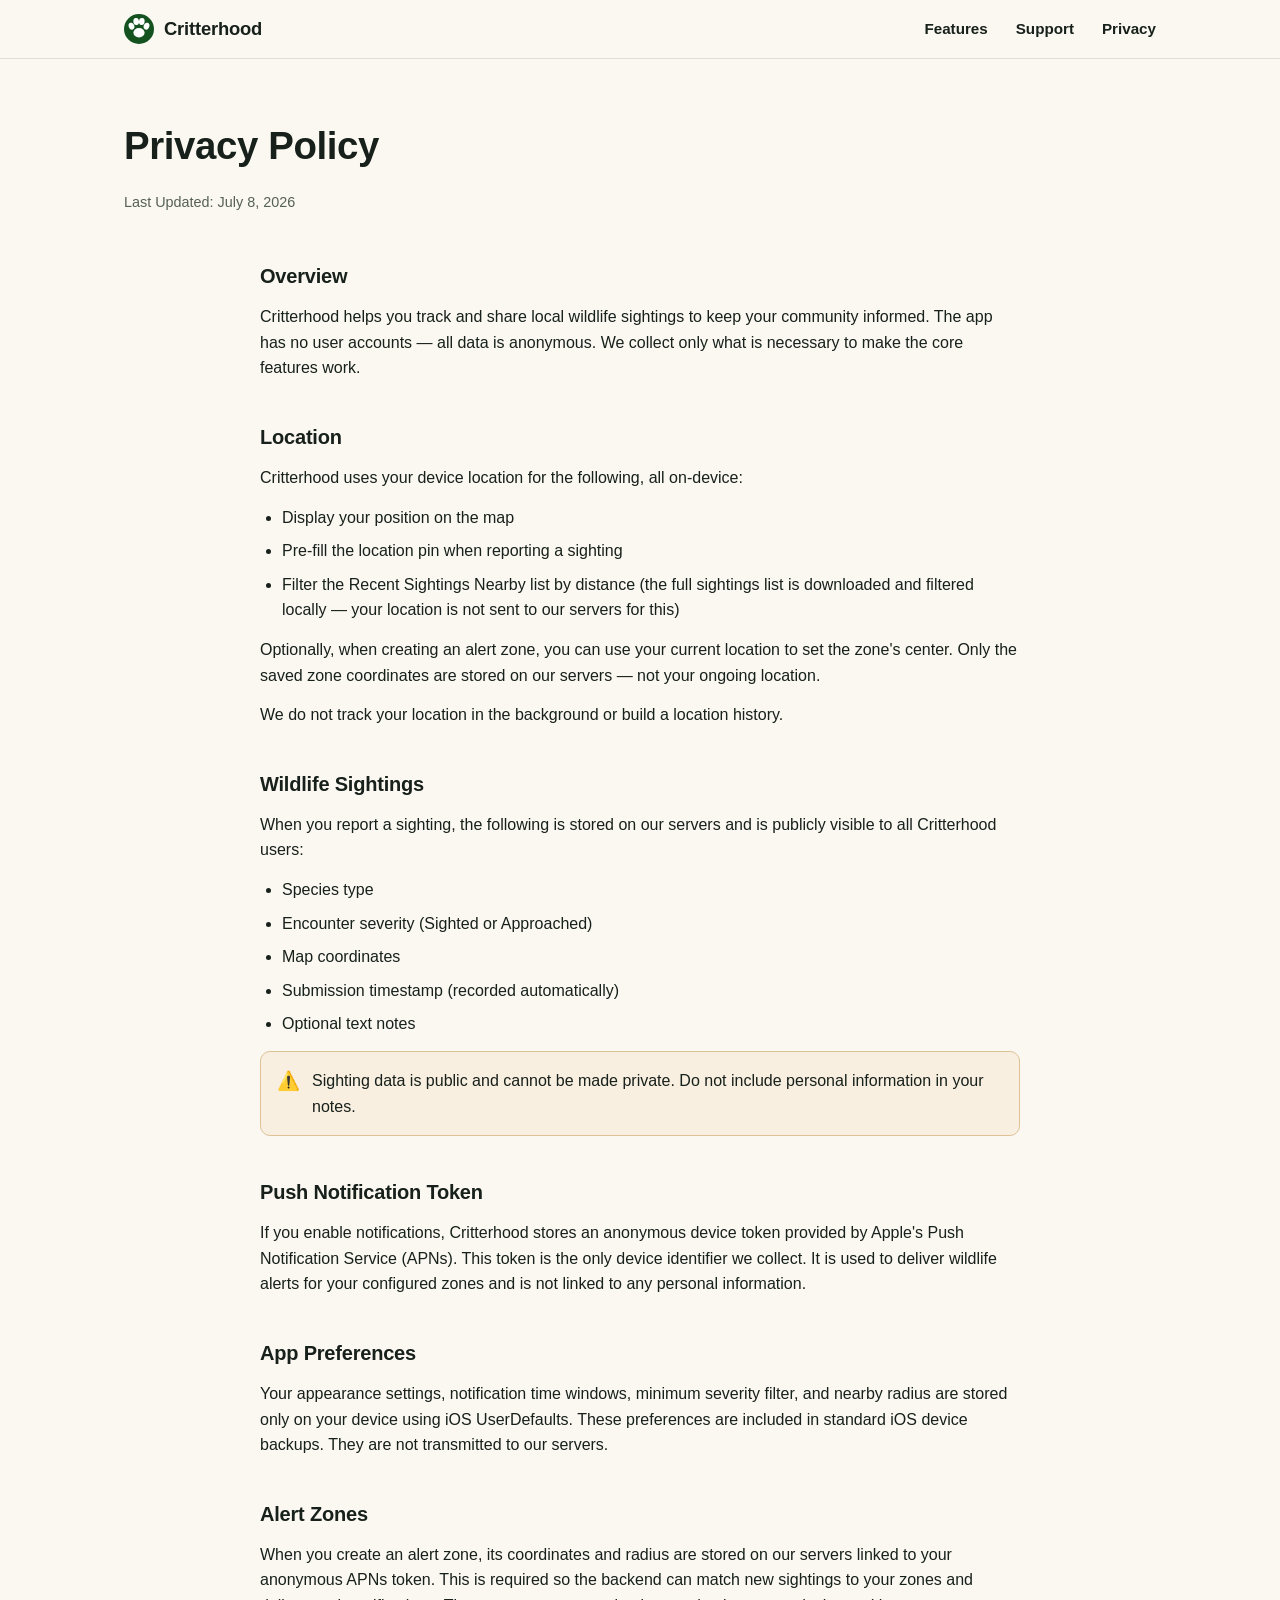
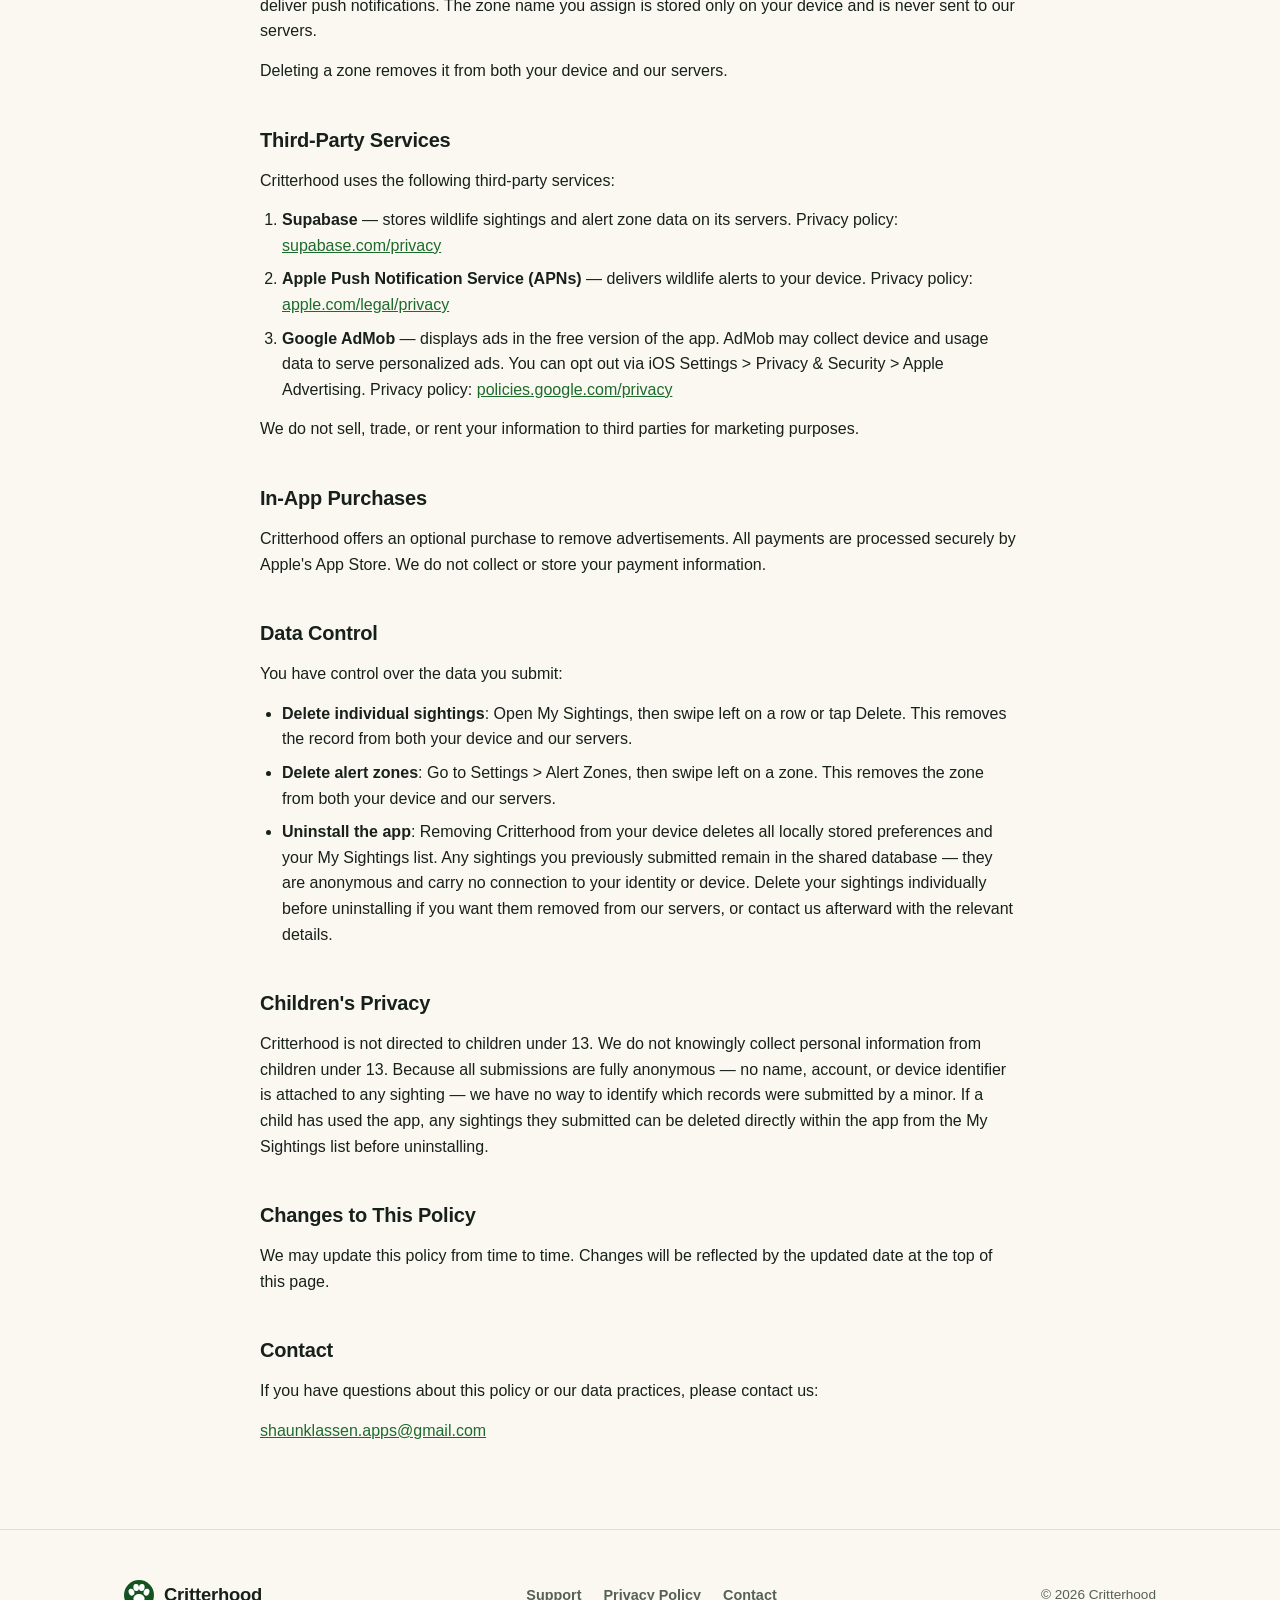
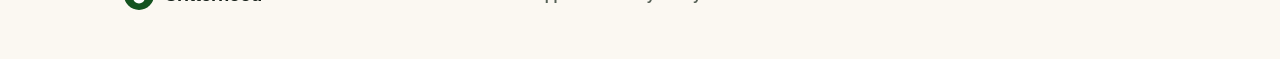
==== privacy.html @ c83e1609 "Add files via upload" ====
<!doctype html>
<html lang="en">
<head>
<meta charset="UTF-8">
<meta name="viewport" content="width=device-width, initial-scale=1">
<title>Privacy Policy — Critterhood</title>
<meta name="description" content="Privacy Policy for the Critterhood wildlife alert app.">
<link rel="icon" type="image/svg+xml" href="assets/favicon.svg">
<link rel="stylesheet" href="assets/style.css">
</head>
<body>

<header class="site-header">
  <div class="wrap">
    <a class="brand" href="index.html">
      <img src="assets/favicon.svg" alt="">
      Critterhood
    </a>
    <nav>
      <ul class="nav-links">
        <li><a href="index.html#features">Features</a></li>
        <li><a href="support.html">Support</a></li>
        <li><a href="privacy.html">Privacy</a></li>
      </ul>
    </nav>
  </div>
</header>

<div class="wrap">
  <div class="page-header">
    <h1>Privacy Policy</h1>
    <p class="updated">Last Updated: July 8, 2026</p>
  </div>

  <div class="doc">
    <h2>Overview</h2>
    <p>Critterhood helps you track and share local wildlife sightings to keep your community informed. The app has no user accounts — all data is anonymous. We collect only what is necessary to make the core features work.</p>

    <h2>Location</h2>
    <p>Critterhood uses your device location for the following, all on-device:</p>
    <ul>
      <li>Display your position on the map</li>
      <li>Pre-fill the location pin when reporting a sighting</li>
      <li>Filter the Recent Sightings Nearby list by distance (the full sightings list is downloaded and filtered locally — your location is not sent to our servers for this)</li>
    </ul>
    <p>Optionally, when creating an alert zone, you can use your current location to set the zone's center. Only the saved zone coordinates are stored on our servers — not your ongoing location.</p>
    <p>We do not track your location in the background or build a location history.</p>

    <h2>Wildlife Sightings</h2>
    <p>When you report a sighting, the following is stored on our servers and is publicly visible to all Critterhood users:</p>
    <ul>
      <li>Species type</li>
      <li>Encounter severity (Sighted or Approached)</li>
      <li>Map coordinates</li>
      <li>Submission timestamp (recorded automatically)</li>
      <li>Optional text notes</li>
    </ul>
    <div class="notice">
      <span class="emoji">⚠️</span>
      <p>Sighting data is public and cannot be made private. Do not include personal information in your notes.</p>
    </div>

    <h2>Push Notification Token</h2>
    <p>If you enable notifications, Critterhood stores an anonymous device token provided by Apple's Push Notification Service (APNs). This token is the only device identifier we collect. It is used to deliver wildlife alerts for your configured zones and is not linked to any personal information.</p>

    <h2>App Preferences</h2>
    <p>Your appearance settings, notification time windows, minimum severity filter, and nearby radius are stored only on your device using iOS UserDefaults. These preferences are included in standard iOS device backups. They are not transmitted to our servers.</p>

    <h2>Alert Zones</h2>
    <p>When you create an alert zone, its coordinates and radius are stored on our servers linked to your anonymous APNs token. This is required so the backend can match new sightings to your zones and deliver push notifications. The zone name you assign is stored only on your device and is never sent to our servers.</p>
    <p>Deleting a zone removes it from both your device and our servers.</p>

    <h2>Third-Party Services</h2>
    <p>Critterhood uses the following third-party services:</p>
    <ol>
      <li><strong>Supabase</strong> — stores wildlife sightings and alert zone data on its servers. Privacy policy: <a href="https://supabase.com/privacy">supabase.com/privacy</a></li>
      <li><strong>Apple Push Notification Service (APNs)</strong> — delivers wildlife alerts to your device. Privacy policy: <a href="https://www.apple.com/legal/privacy/">apple.com/legal/privacy</a></li>
      <li><strong>Google AdMob</strong> — displays ads in the free version of the app. AdMob may collect device and usage data to serve personalized ads. You can opt out via iOS Settings &gt; Privacy &amp; Security &gt; Apple Advertising. Privacy policy: <a href="https://policies.google.com/privacy">policies.google.com/privacy</a></li>
    </ol>
    <p>We do not sell, trade, or rent your information to third parties for marketing purposes.</p>

    <h2>In-App Purchases</h2>
    <p>Critterhood offers an optional purchase to remove advertisements. All payments are processed securely by Apple's App Store. We do not collect or store your payment information.</p>

    <h2>Data Control</h2>
    <p>You have control over the data you submit:</p>
    <ul>
      <li><strong>Delete individual sightings</strong>: Open My Sightings, then swipe left on a row or tap Delete. This removes the record from both your device and our servers.</li>
      <li><strong>Delete alert zones</strong>: Go to Settings &gt; Alert Zones, then swipe left on a zone. This removes the zone from both your device and our servers.</li>
      <li><strong>Uninstall the app</strong>: Removing Critterhood from your device deletes all locally stored preferences and your My Sightings list. Any sightings you previously submitted remain in the shared database — they are anonymous and carry no connection to your identity or device. Delete your sightings individually before uninstalling if you want them removed from our servers, or contact us afterward with the relevant details.</li>
    </ul>

    <h2>Children's Privacy</h2>
    <p>Critterhood is not directed to children under 13. We do not knowingly collect personal information from children under 13. Because all submissions are fully anonymous — no name, account, or device identifier is attached to any sighting — we have no way to identify which records were submitted by a minor. If a child has used the app, any sightings they submitted can be deleted directly within the app from the My Sightings list before uninstalling.</p>

    <h2>Changes to This Policy</h2>
    <p>We may update this policy from time to time. Changes will be reflected by the updated date at the top of this page.</p>

    <h2>Contact</h2>
    <p>If you have questions about this policy or our data practices, please contact us:</p>
    <p><a href="mailto:shaunklassen.apps@gmail.com?subject=Critterhood%20Privacy%20Policy%20Inquiry">shaunklassen.apps@gmail.com</a></p>
  </div>
</div>

<footer class="site-footer">
  <div class="wrap footer-inner">
    <a class="brand" href="index.html">
      <img src="assets/favicon.svg" alt="">
      Critterhood
    </a>
    <ul class="footer-links">
      <li><a href="support.html">Support</a></li>
      <li><a href="privacy.html">Privacy Policy</a></li>
      <li><a href="mailto:shaunklassen.apps@gmail.com">Contact</a></li>
    </ul>
    <p class="footer-copy">&copy; 2026 Critterhood</p>
  </div>
</footer>

</body>
</html>
---- assets/style.css ----
:root {
  --green-dark: #103f19;
  --green: #1c6b2c;
  --green-light: #e9f2e8;
  --gold: #d69a3e;
  --cream: #fbf8f2;
  --surface: #ffffff;
  --ink: #17201a;
  --muted: #556056;
  --border: #e1ddd0;
  --radius: 14px;
  --shadow: 0 6px 24px rgba(16, 63, 25, 0.08);
  color-scheme: light dark;
}

@media (prefers-color-scheme: dark) {
  :root {
    --green-dark: #cfe6d2;
    --green: #6fbf7f;
    --green-light: #16241a;
    --gold: #e8b969;
    --cream: #0d130e;
    --surface: #141c16;
    --ink: #eef2ea;
    --muted: #a7b3a5;
    --border: #253023;
    --shadow: 0 6px 24px rgba(0, 0, 0, 0.35);
  }
}

* { box-sizing: border-box; }

html { scroll-behavior: smooth; }

body {
  margin: 0;
  font-family: -apple-system, BlinkMacSystemFont, "Segoe UI", Roboto, Helvetica, Arial, sans-serif;
  background: var(--cream);
  color: var(--ink);
  line-height: 1.6;
  -webkit-font-smoothing: antialiased;
}

a { color: var(--green); }
a:hover { color: var(--green-dark); }

.wrap {
  max-width: 1080px;
  margin: 0 auto;
  padding: 0 24px;
}

/* Header */
.site-header {
  position: sticky;
  top: 0;
  z-index: 20;
  background: color-mix(in srgb, var(--cream) 88%, transparent);
  backdrop-filter: blur(10px);
  border-bottom: 1px solid var(--border);
}

.site-header .wrap {
  display: flex;
  align-items: center;
  justify-content: space-between;
  padding-top: 14px;
  padding-bottom: 14px;
}

.brand {
  display: flex;
  align-items: center;
  gap: 10px;
  font-weight: 800;
  font-size: 1.15rem;
  color: var(--ink);
  text-decoration: none;
  letter-spacing: -0.01em;
}

.brand img { width: 30px; height: 30px; border-radius: 8px; }

.nav-links {
  display: flex;
  gap: 28px;
  list-style: none;
  margin: 0;
  padding: 0;
}

.nav-links a {
  color: var(--ink);
  text-decoration: none;
  font-weight: 600;
  font-size: 0.95rem;
}

.nav-links a:hover { color: var(--green); }

/* Hero */
.hero-banner {
  width: 100%;
  line-height: 0;
  background: var(--green-dark);
}

.hero-banner img {
  width: 100%;
  height: auto;
  max-height: 460px;
  object-fit: cover;
  object-position: center 35%;
  display: block;
}

.hero-inner {
  padding: 56px 24px 24px;
  text-align: center;
  max-width: 720px;
  margin: 0 auto;
}

.hero-inner h1 {
  font-size: clamp(1.9rem, 4.6vw, 2.7rem);
  line-height: 1.15;
  margin: 0 0 18px;
  font-weight: 800;
  letter-spacing: -0.02em;
  color: var(--ink);
}

.hero-inner p {
  font-size: 1.12rem;
  color: var(--muted);
  margin: 0 0 32px;
}

.hero-actions {
  display: flex;
  gap: 14px;
  justify-content: center;
  flex-wrap: wrap;
}

/* Buttons */
.btn {
  display: inline-flex;
  align-items: center;
  gap: 8px;
  padding: 13px 26px;
  border-radius: 999px;
  font-weight: 700;
  font-size: 0.98rem;
  text-decoration: none;
  border: 1.5px solid transparent;
  cursor: default;
}

.btn-primary {
  background: var(--gold);
  color: #241703;
}

.btn-ghost {
  background: rgba(255, 255, 255, 0.08);
  border-color: rgba(255, 255, 255, 0.5);
  color: #fff;
}

.btn-ghost:hover { background: rgba(255, 255, 255, 0.18); color: #fff; }

.btn-outline {
  background: transparent;
  border-color: var(--border);
  color: var(--ink);
  cursor: pointer;
}

.btn-outline:hover { border-color: var(--green); color: var(--green); }

.pill-note {
  font-size: 0.82rem;
  color: var(--muted);
  margin-top: 14px;
}

/* Sections */
section { padding: 48px 0; }

#features { padding-top: 8px; }

#alert-zones { padding-top: 8px; padding-bottom: 8px; }

.band { padding: 36px 0; }

.band + section { padding-top: 16px; }

.section-head {
  text-align: center;
  max-width: 620px;
  margin: 0 auto 36px;
}

.eyebrow {
  display: inline-block;
  font-size: 0.78rem;
  font-weight: 800;
  letter-spacing: 0.08em;
  text-transform: uppercase;
  color: var(--green);
  background: var(--green-light);
  padding: 5px 12px;
  border-radius: 999px;
  margin-bottom: 14px;
}

.section-head h2 {
  font-size: clamp(1.6rem, 3.2vw, 2.2rem);
  margin: 0 0 12px;
  letter-spacing: -0.01em;
}

.section-head p { color: var(--muted); margin: 0; }

/* Spotlight (Alert Zones) */
.spotlight-inner {
  display: flex;
  align-items: center;
  gap: 56px;
  flex-wrap: wrap;
}

.spotlight-text { flex: 1 1 380px; }

.spotlight-text h2 {
  font-size: clamp(1.6rem, 3.2vw, 2.2rem);
  margin: 12px 0 16px;
  letter-spacing: -0.01em;
}

.spotlight-text > p {
  color: var(--muted);
  font-size: 1.05rem;
  margin: 0 0 24px;
}

.spotlight-list {
  list-style: none;
  margin: 0;
  padding: 0;
  display: flex;
  flex-direction: column;
  gap: 14px;
}

.spotlight-list li {
  display: flex;
  align-items: baseline;
  gap: 10px;
  font-size: 0.98rem;
  color: var(--muted);
}

.spotlight-list .glyph { font-size: 1.1rem; }
.spotlight-list strong { color: var(--ink); }

.spotlight-visual {
  flex: 1 1 260px;
  max-width: 300px;
  margin: 0 auto;
  position: relative;
}

.zonemap {
  width: 100%;
  height: auto;
  display: block;
  overflow: visible;
}

.zm-glow { fill: var(--green); opacity: 0.08; }

.zm-ring { fill: none; stroke: var(--green); stroke-width: 1.5; }
.zm-ring-1 { opacity: 0.5; }
.zm-ring-2 { opacity: 0.3; }
.zm-ring-3 { opacity: 0.16; }

.zm-pulse {
  fill: none;
  stroke: var(--gold);
  stroke-width: 2.5;
  opacity: 0.55;
  animation: zmPulse 2.8s ease-out infinite;
}

@keyframes zmPulse {
  0% { r: 42px; opacity: 0.6; }
  100% { r: 132px; opacity: 0; }
}

.zm-marker-pulse {
  fill: none;
  stroke: var(--gold);
  stroke-width: 2px;
  opacity: 0.5;
  animation: zmMarkerPulse 2.4s ease-out infinite;
}

.zm-marker-pulse.delay { animation-delay: 1.1s; }

@keyframes zmMarkerPulse {
  0% { r: 6px; opacity: 0.6; }
  100% { r: 17px; opacity: 0; }
}

.zm-marker {
  fill: var(--gold);
  stroke: var(--surface);
  stroke-width: 3px;
}

@media (prefers-reduced-motion: reduce) {
  .zm-pulse, .zm-marker-pulse { animation: none; }
}

.zone-pin {
  position: absolute;
  top: 50%;
  left: 50%;
  transform: translate(-50%, -50%);
  width: 54px;
  height: 54px;
  border-radius: 50%;
  background: var(--green);
  color: #fff;
  display: flex;
  align-items: center;
  justify-content: center;
  font-size: 1.5rem;
  box-shadow: var(--shadow);
  border: 3px solid var(--surface);
}

@media (max-width: 700px) {
  .spotlight-inner { justify-content: center; text-align: center; }
  .spotlight-list li { justify-content: center; }
}

/* Feature grid */
.grid {
  display: grid;
  grid-template-columns: repeat(auto-fit, minmax(260px, 1fr));
  gap: 20px;
}

.card {
  background: var(--surface);
  border: 1px solid var(--border);
  border-radius: var(--radius);
  padding: 26px;
  box-shadow: var(--shadow);
}

.card .icon {
  width: 46px;
  height: 46px;
  border-radius: 12px;
  background: var(--green-light);
  display: flex;
  align-items: center;
  justify-content: center;
  font-size: 1.4rem;
  margin-bottom: 16px;
}

.card h3 {
  margin: 0 0 8px;
  font-size: 1.08rem;
}

.card p {
  margin: 0;
  color: var(--muted);
  font-size: 0.95rem;
}

/* Steps */
.steps {
  display: grid;
  grid-template-columns: repeat(auto-fit, minmax(220px, 1fr));
  gap: 28px;
  counter-reset: step;
}

.step {
  text-align: center;
}

.step .num {
  counter-increment: step;
  width: 40px;
  height: 40px;
  border-radius: 50%;
  background: var(--green);
  color: #fff;
  display: flex;
  align-items: center;
  justify-content: center;
  font-weight: 800;
  margin: 0 auto 14px;
}

.step .num::before { content: counter(step); }

.step h3 { margin: 0 0 8px; font-size: 1.02rem; }
.step p { margin: 0; color: var(--muted); font-size: 0.92rem; }

/* Band (alt background section) */
.band {
  background: var(--green-light);
  border-top: 1px solid var(--border);
  border-bottom: 1px solid var(--border);
}

.band-inner {
  display: flex;
  align-items: center;
  justify-content: space-between;
  flex-wrap: wrap;
  gap: 24px;
}

.band h2 { margin: 0 0 6px; font-size: 1.5rem; }
.band p { margin: 0; color: var(--muted); }

/* Footer */
.site-footer {
  border-top: 1px solid var(--border);
  padding: 40px 0;
}

.footer-inner {
  display: flex;
  align-items: center;
  justify-content: space-between;
  flex-wrap: wrap;
  gap: 16px;
}

.footer-links {
  display: flex;
  gap: 22px;
  list-style: none;
  margin: 0;
  padding: 0;
}

.footer-links a { color: var(--muted); text-decoration: none; font-size: 0.9rem; font-weight: 600; }
.footer-links a:hover { color: var(--green); }

.footer-copy { color: var(--muted); font-size: 0.85rem; }

/* Content pages (privacy / support) */
.page-header {
  padding: 56px 0 8px;
}

.page-header h1 {
  font-size: clamp(1.8rem, 4vw, 2.4rem);
  margin: 0 0 8px;
  letter-spacing: -0.01em;
}

.page-header .updated {
  color: var(--muted);
  font-size: 0.9rem;
}

.doc {
  padding: 24px 0 72px;
  max-width: 760px;
  margin: 0 auto;
}

.doc h2 {
  font-size: 1.25rem;
  margin: 40px 0 12px;
  letter-spacing: -0.01em;
}

.doc h2:first-child { margin-top: 0; }

.doc p { margin: 0 0 14px; color: var(--ink); }

.doc ul, .doc ol {
  margin: 0 0 14px;
  padding-left: 22px;
}

.doc li { margin-bottom: 8px; }

.notice {
  display: flex;
  gap: 12px;
  background: color-mix(in srgb, var(--gold) 16%, var(--surface));
  border: 1px solid color-mix(in srgb, var(--gold) 40%, var(--border));
  border-radius: 10px;
  padding: 16px;
  margin: 0 0 18px;
}

.notice span.emoji { font-size: 1.15rem; line-height: 1.4; }
.notice p { margin: 0; }

.contact-card {
  background: var(--surface);
  border: 1px solid var(--border);
  border-radius: var(--radius);
  box-shadow: var(--shadow);
  padding: 28px;
  text-align: center;
  margin: 0 0 18px;
}

.contact-card .btn-primary {
  background: var(--green);
  color: #fff;
  cursor: pointer;
}

/* FAQ */
.faq-item {
  border: 1px solid var(--border);
  border-radius: 12px;
  background: var(--surface);
  padding: 4px 20px;
  margin-bottom: 12px;
}

.faq-item summary {
  cursor: pointer;
  font-weight: 700;
  padding: 16px 0;
  list-style: none;
  display: flex;
  align-items: center;
  justify-content: space-between;
  gap: 12px;
}

.faq-item summary::-webkit-details-marker { display: none; }

.faq-item summary::after {
  content: "+";
  font-size: 1.3rem;
  color: var(--muted);
  flex-shrink: 0;
}

.faq-item[open] summary::after { content: "\2212"; }

.faq-item p { color: var(--muted); margin: 0 0 16px; }

@media (max-width: 640px) {
  .nav-links { gap: 16px; }
  .nav-links a { font-size: 0.85rem; }
  section { padding: 36px 0; }
}

@media (max-width: 460px) {
  .site-header .wrap {
    flex-wrap: wrap;
    justify-content: center;
    row-gap: 10px;
    padding-top: 12px;
    padding-bottom: 12px;
  }
  .brand { font-size: 1.05rem; }
  .nav-links { gap: 18px; }
}
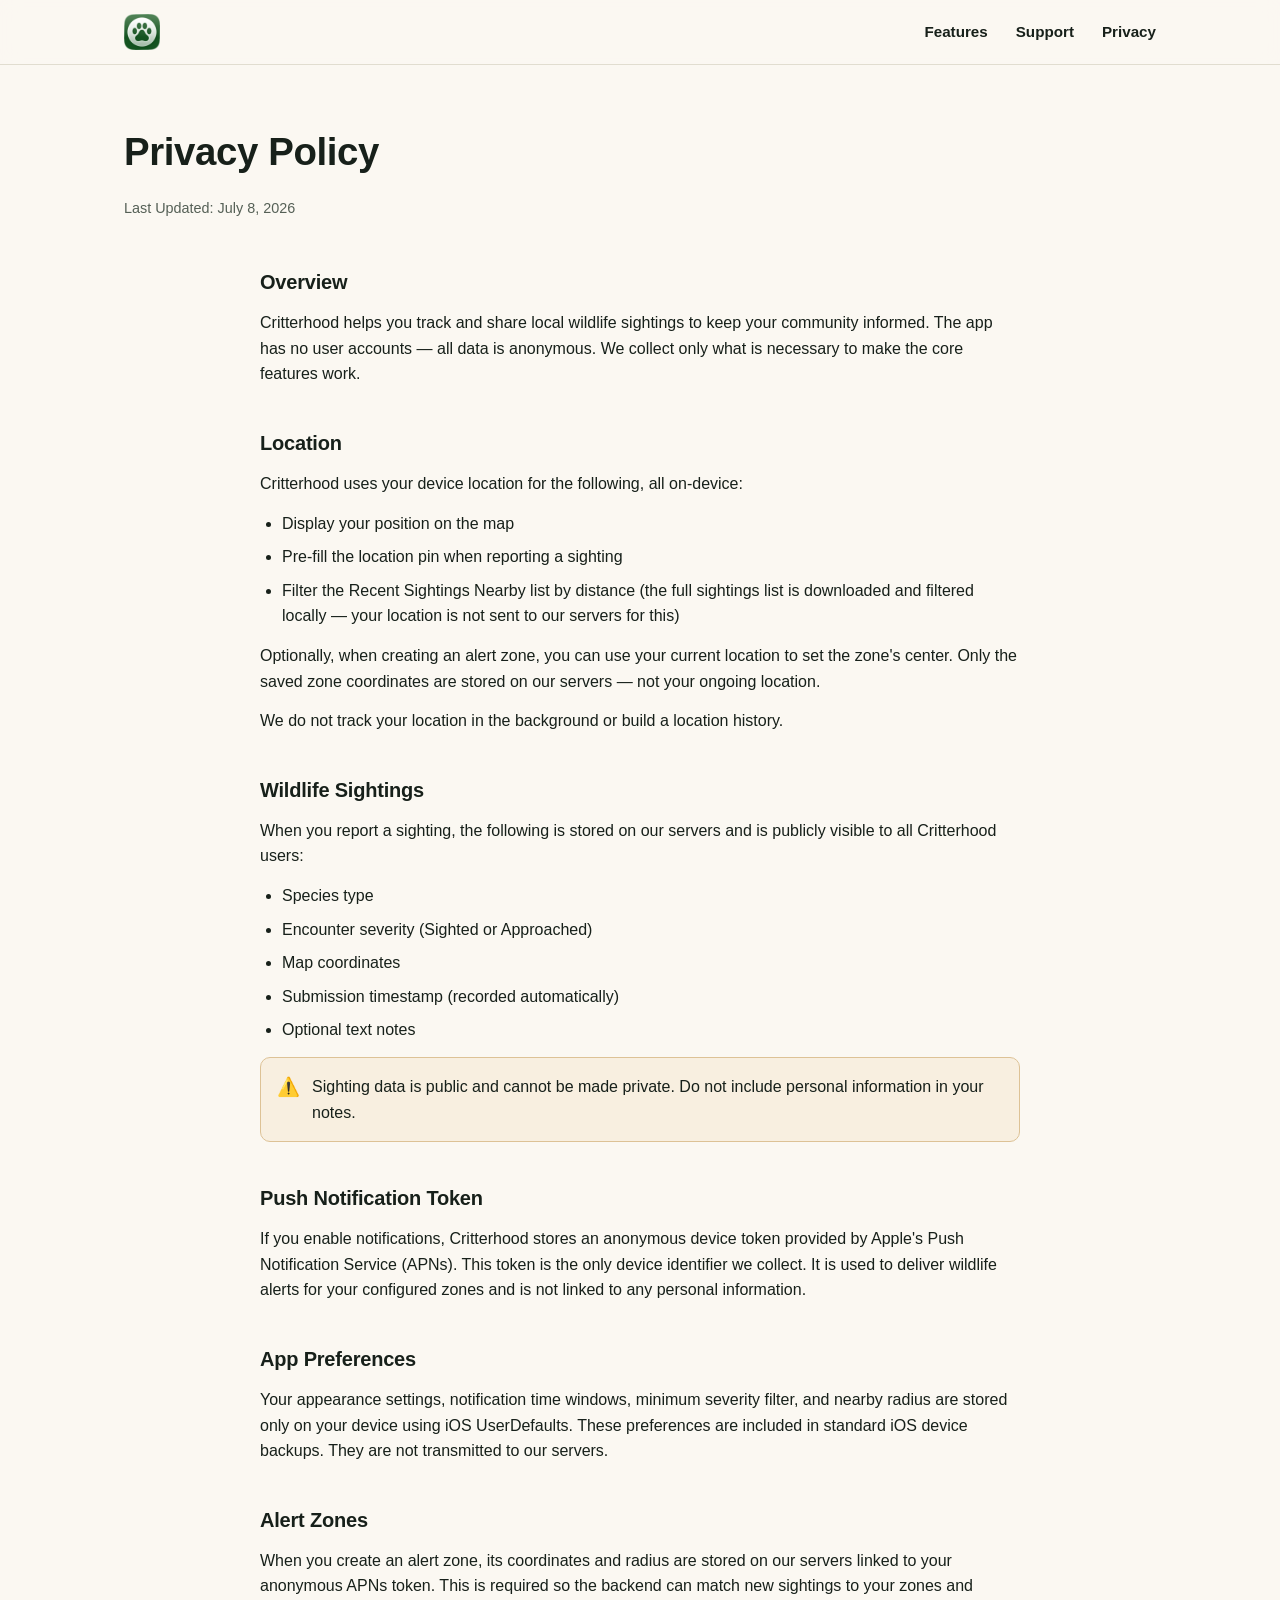
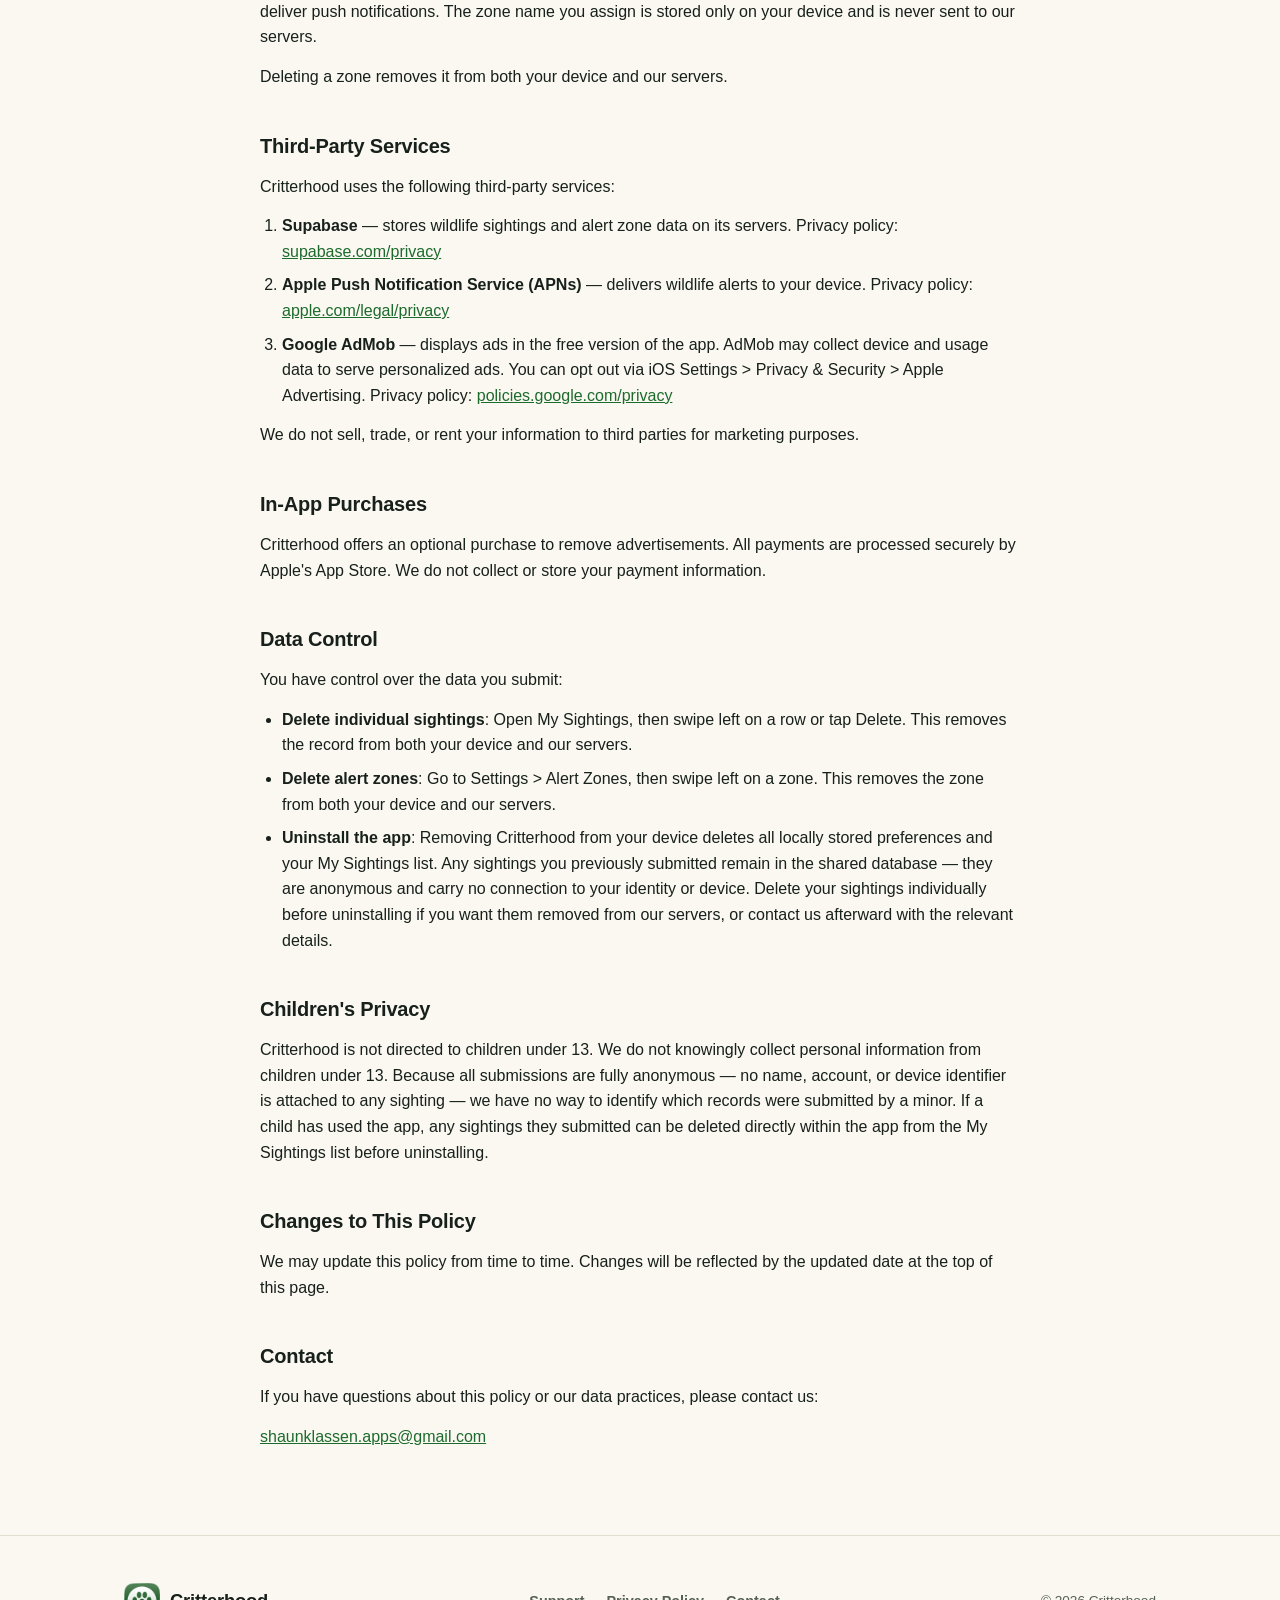
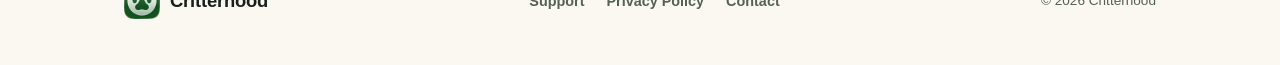
==== commit 3222af8e: "Add files via upload" ====
--- a/privacy.html
+++ b/privacy.html
@@ -5,16 +5,15 @@
 <meta name="viewport" content="width=device-width, initial-scale=1">
 <title>Privacy Policy — Critterhood</title>
 <meta name="description" content="Privacy Policy for the Critterhood wildlife alert app.">
-<link rel="icon" type="image/svg+xml" href="assets/favicon.svg">
+<link rel="icon" type="image/png" href="assets/icon-180.png">
 <link rel="stylesheet" href="assets/style.css">
 </head>
 <body>
 
 <header class="site-header">
   <div class="wrap">
-    <a class="brand" href="index.html">
-      <img src="assets/favicon.svg" alt="">
-      Critterhood
+    <a class="brand" href="index.html" aria-label="Critterhood home">
+      <img src="assets/icon-180.png" alt="">
     </a>
     <nav>
       <ul class="nav-links">
@@ -105,7 +104,7 @@
 <footer class="site-footer">
   <div class="wrap footer-inner">
     <a class="brand" href="index.html">
-      <img src="assets/favicon.svg" alt="">
+      <img src="assets/icon-180.png" alt="">
       Critterhood
     </a>
     <ul class="footer-links">
--- a/assets/style.css
+++ b/assets/style.css
@@ -30,7 +30,11 @@
 
 * { box-sizing: border-box; }
 
-html { scroll-behavior: smooth; }
+html {
+  scroll-behavior: smooth;
+  -webkit-text-size-adjust: 100%;
+  text-size-adjust: 100%;
+}
 
 body {
   margin: 0;
@@ -64,6 +68,9 @@
   display: flex;
   align-items: center;
   justify-content: space-between;
+  flex-wrap: wrap;
+  column-gap: 24px;
+  row-gap: 10px;
   padding-top: 14px;
   padding-bottom: 14px;
 }
@@ -79,7 +86,7 @@
   letter-spacing: -0.01em;
 }
 
-.brand img { width: 30px; height: 30px; border-radius: 8px; }
+.brand img { width: 36px; height: 36px; display: block; }
 
 .nav-links {
   display: flex;
@@ -188,13 +195,13 @@
 /* Sections */
 section { padding: 48px 0; }
 
-#features { padding-top: 8px; }
-
-#alert-zones { padding-top: 8px; padding-bottom: 8px; }
+#features { padding-top: 8px; padding-bottom: 40px; }
+
+#alert-zones { padding-top: 8px; padding-bottom: 64px; }
 
 .band { padding: 36px 0; }
 
-.band + section { padding-top: 16px; }
+#how-it-works { padding-top: 48px; padding-bottom: 40px; }
 
 .section-head {
   text-align: center;
@@ -570,12 +577,9 @@
 
 @media (max-width: 460px) {
   .site-header .wrap {
-    flex-wrap: wrap;
     justify-content: center;
-    row-gap: 10px;
     padding-top: 12px;
     padding-bottom: 12px;
   }
-  .brand { font-size: 1.05rem; }
   .nav-links { gap: 18px; }
 }
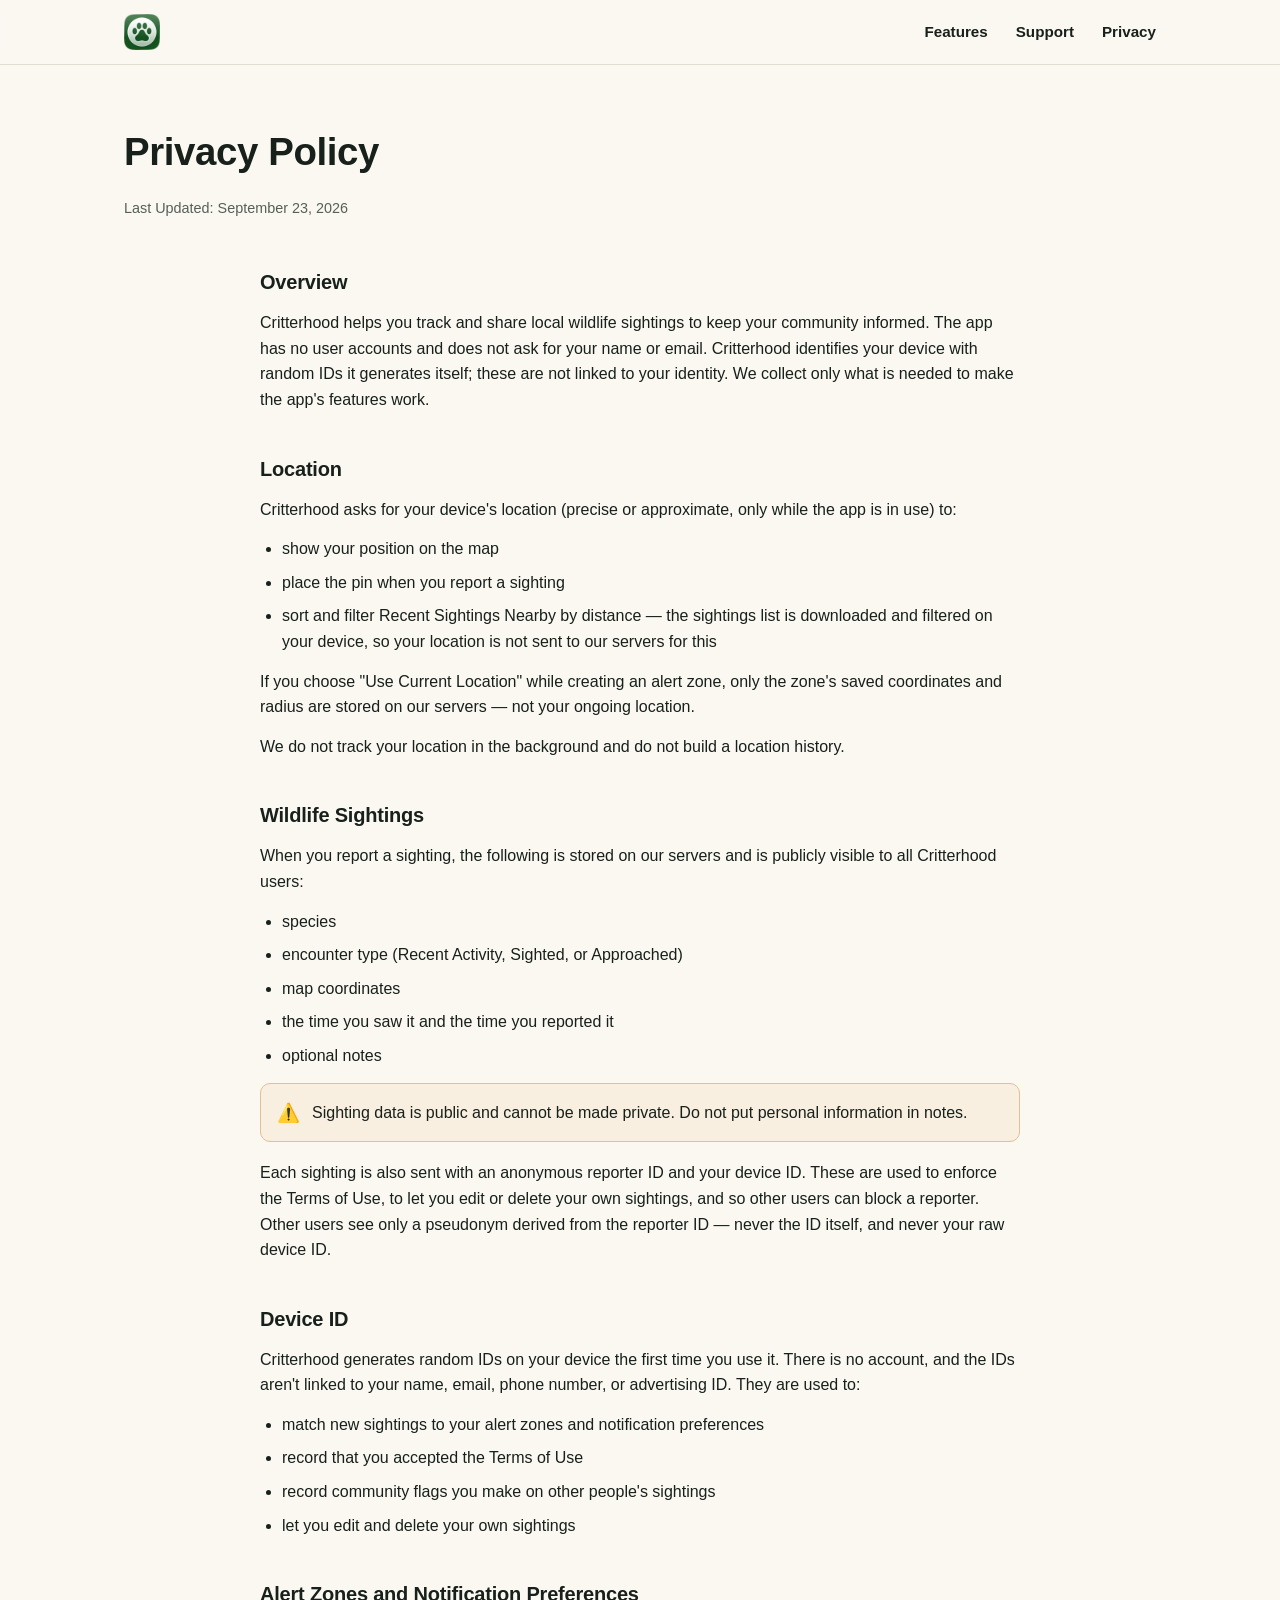
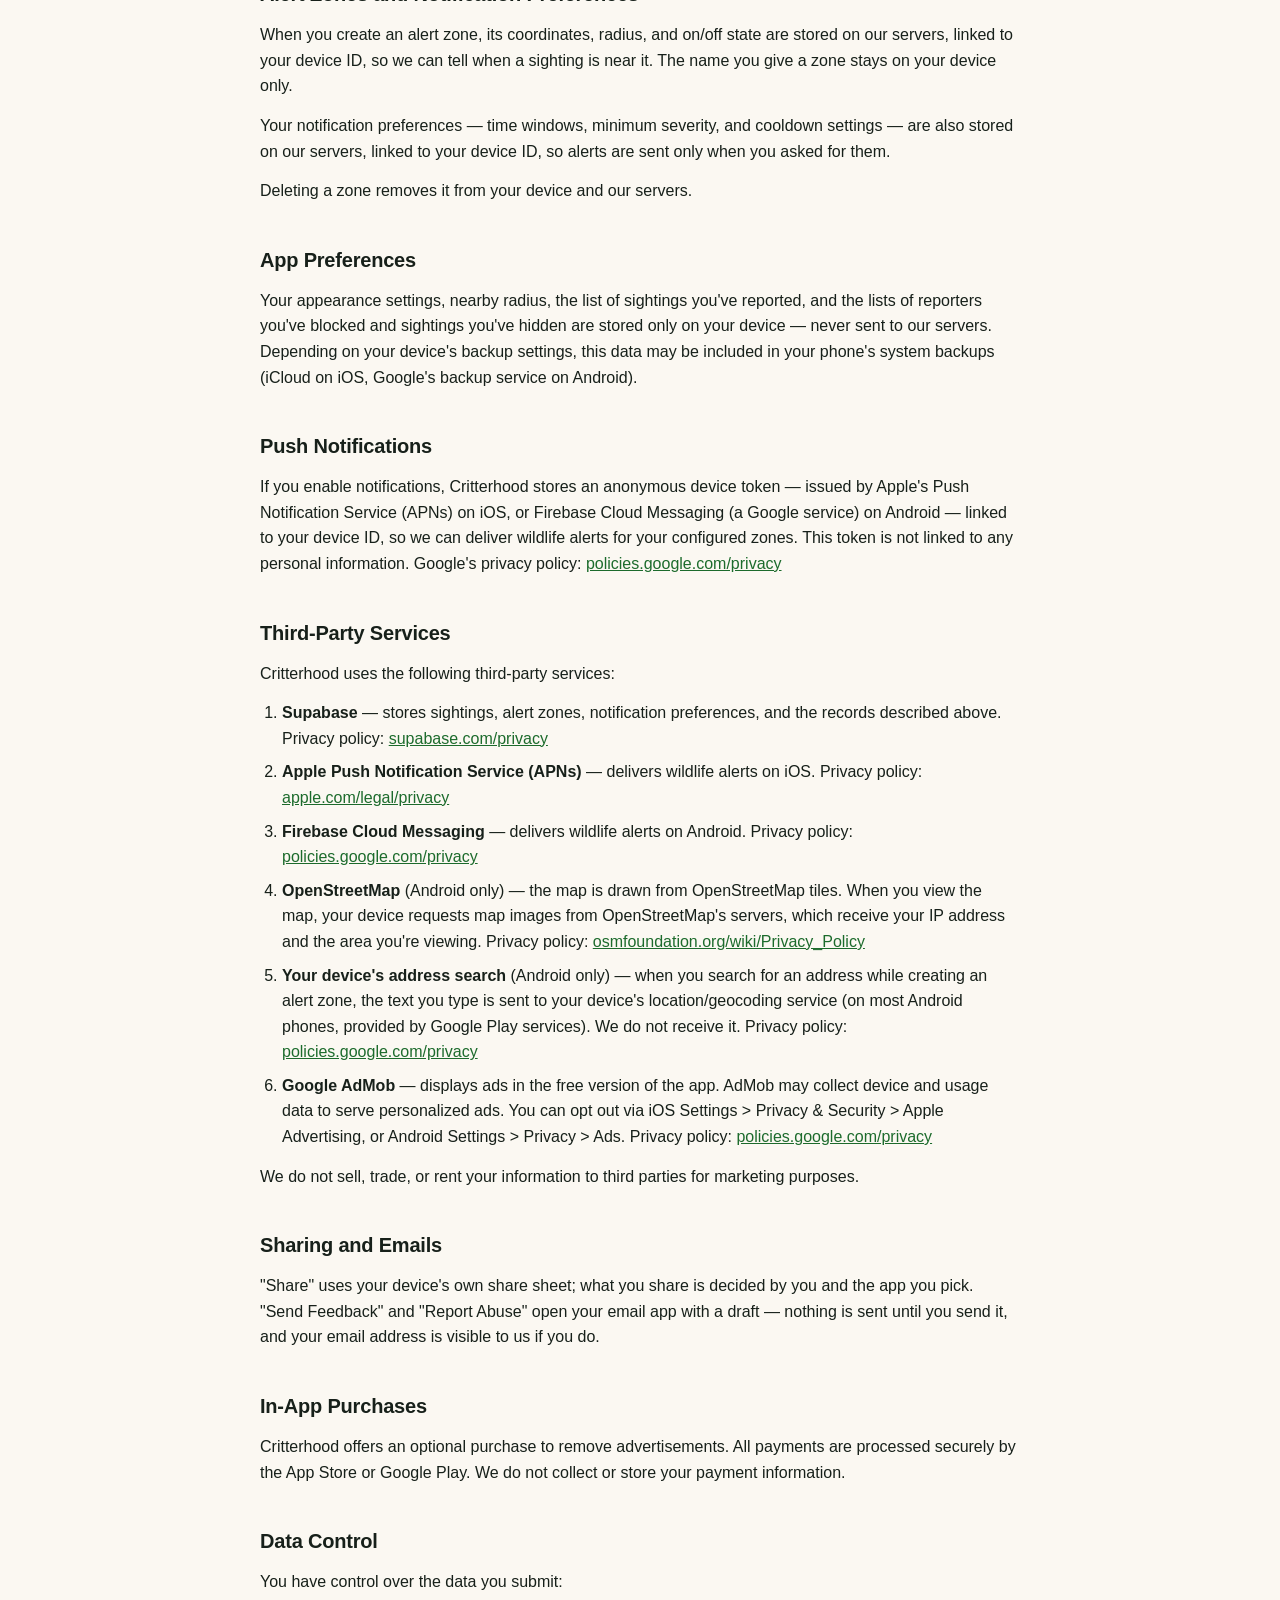
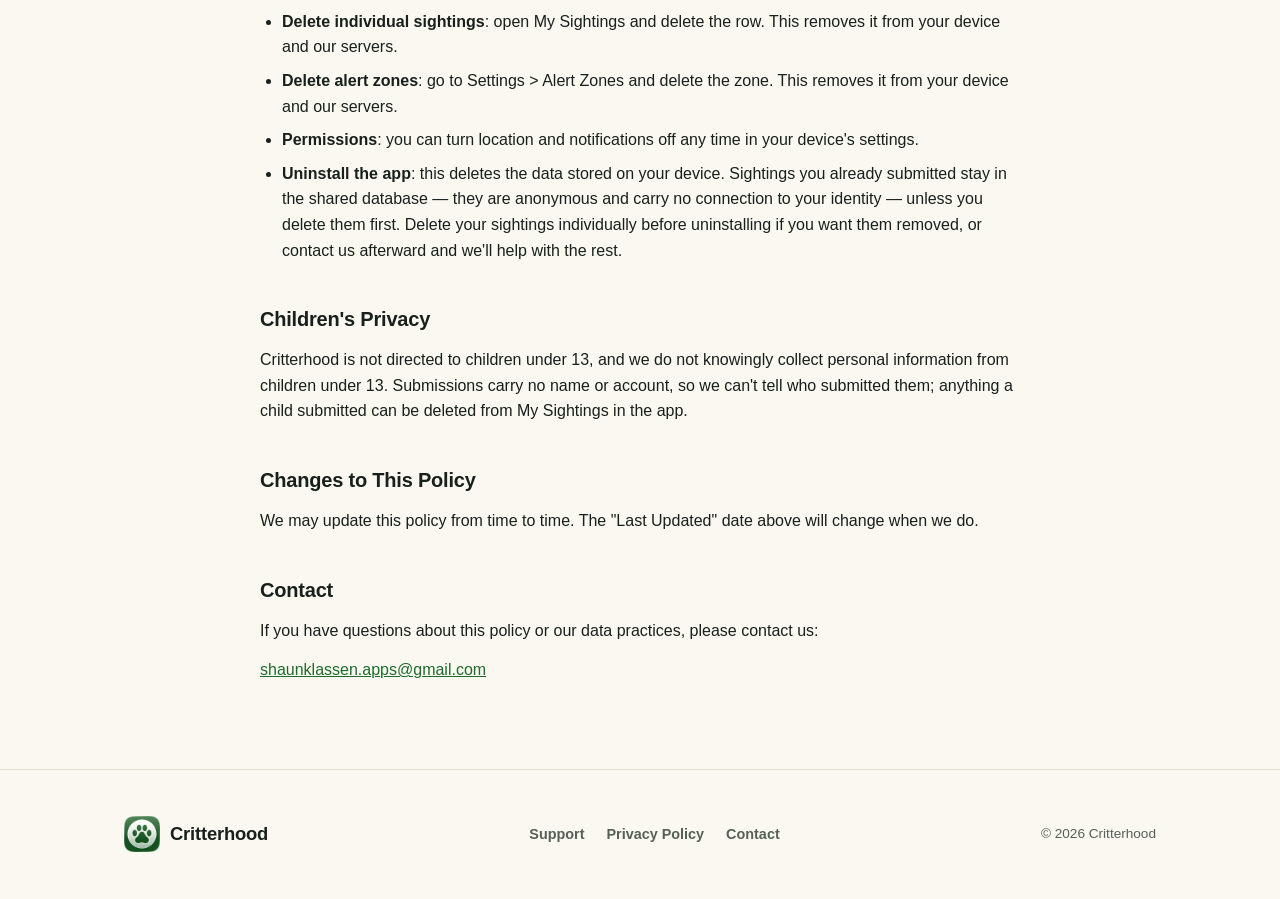
==== commit 41bae6fa: "Update privacy policy to cover Android The app has shipped on Android with real feature differences " ====
--- a/privacy.html
+++ b/privacy.html
@@ -28,72 +28,90 @@
 <div class="wrap">
   <div class="page-header">
     <h1>Privacy Policy</h1>
-    <p class="updated">Last Updated: July 8, 2026</p>
+    <p class="updated">Last Updated: September 23, 2026</p>
   </div>
 
   <div class="doc">
     <h2>Overview</h2>
-    <p>Critterhood helps you track and share local wildlife sightings to keep your community informed. The app has no user accounts — all data is anonymous. We collect only what is necessary to make the core features work.</p>
+    <p>Critterhood helps you track and share local wildlife sightings to keep your community informed. The app has no user accounts and does not ask for your name or email. Critterhood identifies your device with random IDs it generates itself; these are not linked to your identity. We collect only what is needed to make the app's features work.</p>
 
     <h2>Location</h2>
-    <p>Critterhood uses your device location for the following, all on-device:</p>
+    <p>Critterhood asks for your device's location (precise or approximate, only while the app is in use) to:</p>
     <ul>
-      <li>Display your position on the map</li>
-      <li>Pre-fill the location pin when reporting a sighting</li>
-      <li>Filter the Recent Sightings Nearby list by distance (the full sightings list is downloaded and filtered locally — your location is not sent to our servers for this)</li>
+      <li>show your position on the map</li>
+      <li>place the pin when you report a sighting</li>
+      <li>sort and filter Recent Sightings Nearby by distance — the sightings list is downloaded and filtered on your device, so your location is not sent to our servers for this</li>
     </ul>
-    <p>Optionally, when creating an alert zone, you can use your current location to set the zone's center. Only the saved zone coordinates are stored on our servers — not your ongoing location.</p>
-    <p>We do not track your location in the background or build a location history.</p>
+    <p>If you choose "Use Current Location" while creating an alert zone, only the zone's saved coordinates and radius are stored on our servers — not your ongoing location.</p>
+    <p>We do not track your location in the background and do not build a location history.</p>
 
     <h2>Wildlife Sightings</h2>
     <p>When you report a sighting, the following is stored on our servers and is publicly visible to all Critterhood users:</p>
     <ul>
-      <li>Species type</li>
-      <li>Encounter severity (Sighted or Approached)</li>
-      <li>Map coordinates</li>
-      <li>Submission timestamp (recorded automatically)</li>
-      <li>Optional text notes</li>
+      <li>species</li>
+      <li>encounter type (Recent Activity, Sighted, or Approached)</li>
+      <li>map coordinates</li>
+      <li>the time you saw it and the time you reported it</li>
+      <li>optional notes</li>
     </ul>
     <div class="notice">
       <span class="emoji">⚠️</span>
-      <p>Sighting data is public and cannot be made private. Do not include personal information in your notes.</p>
+      <p>Sighting data is public and cannot be made private. Do not put personal information in notes.</p>
     </div>
+    <p>Each sighting is also sent with an anonymous reporter ID and your device ID. These are used to enforce the Terms of Use, to let you edit or delete your own sightings, and so other users can block a reporter. Other users see only a pseudonym derived from the reporter ID — never the ID itself, and never your raw device ID.</p>
 
-    <h2>Push Notification Token</h2>
-    <p>If you enable notifications, Critterhood stores an anonymous device token provided by Apple's Push Notification Service (APNs). This token is the only device identifier we collect. It is used to deliver wildlife alerts for your configured zones and is not linked to any personal information.</p>
+    <h2>Device ID</h2>
+    <p>Critterhood generates random IDs on your device the first time you use it. There is no account, and the IDs aren't linked to your name, email, phone number, or advertising ID. They are used to:</p>
+    <ul>
+      <li>match new sightings to your alert zones and notification preferences</li>
+      <li>record that you accepted the Terms of Use</li>
+      <li>record community flags you make on other people's sightings</li>
+      <li>let you edit and delete your own sightings</li>
+    </ul>
+
+    <h2>Alert Zones and Notification Preferences</h2>
+    <p>When you create an alert zone, its coordinates, radius, and on/off state are stored on our servers, linked to your device ID, so we can tell when a sighting is near it. The name you give a zone stays on your device only.</p>
+    <p>Your notification preferences — time windows, minimum severity, and cooldown settings — are also stored on our servers, linked to your device ID, so alerts are sent only when you asked for them.</p>
+    <p>Deleting a zone removes it from your device and our servers.</p>
 
     <h2>App Preferences</h2>
-    <p>Your appearance settings, notification time windows, minimum severity filter, and nearby radius are stored only on your device using iOS UserDefaults. These preferences are included in standard iOS device backups. They are not transmitted to our servers.</p>
+    <p>Your appearance settings, nearby radius, the list of sightings you've reported, and the lists of reporters you've blocked and sightings you've hidden are stored only on your device — never sent to our servers. Depending on your device's backup settings, this data may be included in your phone's system backups (iCloud on iOS, Google's backup service on Android).</p>
 
-    <h2>Alert Zones</h2>
-    <p>When you create an alert zone, its coordinates and radius are stored on our servers linked to your anonymous APNs token. This is required so the backend can match new sightings to your zones and deliver push notifications. The zone name you assign is stored only on your device and is never sent to our servers.</p>
-    <p>Deleting a zone removes it from both your device and our servers.</p>
+    <h2>Push Notifications</h2>
+    <p>If you enable notifications, Critterhood stores an anonymous device token — issued by Apple's Push Notification Service (APNs) on iOS, or Firebase Cloud Messaging (a Google service) on Android — linked to your device ID, so we can deliver wildlife alerts for your configured zones. This token is not linked to any personal information. Google's privacy policy: <a href="https://policies.google.com/privacy">policies.google.com/privacy</a></p>
 
     <h2>Third-Party Services</h2>
     <p>Critterhood uses the following third-party services:</p>
     <ol>
-      <li><strong>Supabase</strong> — stores wildlife sightings and alert zone data on its servers. Privacy policy: <a href="https://supabase.com/privacy">supabase.com/privacy</a></li>
-      <li><strong>Apple Push Notification Service (APNs)</strong> — delivers wildlife alerts to your device. Privacy policy: <a href="https://www.apple.com/legal/privacy/">apple.com/legal/privacy</a></li>
-      <li><strong>Google AdMob</strong> — displays ads in the free version of the app. AdMob may collect device and usage data to serve personalized ads. You can opt out via iOS Settings &gt; Privacy &amp; Security &gt; Apple Advertising. Privacy policy: <a href="https://policies.google.com/privacy">policies.google.com/privacy</a></li>
+      <li><strong>Supabase</strong> — stores sightings, alert zones, notification preferences, and the records described above. Privacy policy: <a href="https://supabase.com/privacy">supabase.com/privacy</a></li>
+      <li><strong>Apple Push Notification Service (APNs)</strong> — delivers wildlife alerts on iOS. Privacy policy: <a href="https://www.apple.com/legal/privacy/">apple.com/legal/privacy</a></li>
+      <li><strong>Firebase Cloud Messaging</strong> — delivers wildlife alerts on Android. Privacy policy: <a href="https://policies.google.com/privacy">policies.google.com/privacy</a></li>
+      <li><strong>OpenStreetMap</strong> (Android only) — the map is drawn from OpenStreetMap tiles. When you view the map, your device requests map images from OpenStreetMap's servers, which receive your IP address and the area you're viewing. Privacy policy: <a href="https://osmfoundation.org/wiki/Privacy_Policy">osmfoundation.org/wiki/Privacy_Policy</a></li>
+      <li><strong>Your device's address search</strong> (Android only) — when you search for an address while creating an alert zone, the text you type is sent to your device's location/geocoding service (on most Android phones, provided by Google Play services). We do not receive it. Privacy policy: <a href="https://policies.google.com/privacy">policies.google.com/privacy</a></li>
+      <li><strong>Google AdMob</strong> — displays ads in the free version of the app. AdMob may collect device and usage data to serve personalized ads. You can opt out via iOS Settings &gt; Privacy &amp; Security &gt; Apple Advertising, or Android Settings &gt; Privacy &gt; Ads. Privacy policy: <a href="https://policies.google.com/privacy">policies.google.com/privacy</a></li>
     </ol>
     <p>We do not sell, trade, or rent your information to third parties for marketing purposes.</p>
 
+    <h2>Sharing and Emails</h2>
+    <p>"Share" uses your device's own share sheet; what you share is decided by you and the app you pick. "Send Feedback" and "Report Abuse" open your email app with a draft — nothing is sent until you send it, and your email address is visible to us if you do.</p>
+
     <h2>In-App Purchases</h2>
-    <p>Critterhood offers an optional purchase to remove advertisements. All payments are processed securely by Apple's App Store. We do not collect or store your payment information.</p>
+    <p>Critterhood offers an optional purchase to remove advertisements. All payments are processed securely by the App Store or Google Play. We do not collect or store your payment information.</p>
 
     <h2>Data Control</h2>
     <p>You have control over the data you submit:</p>
     <ul>
-      <li><strong>Delete individual sightings</strong>: Open My Sightings, then swipe left on a row or tap Delete. This removes the record from both your device and our servers.</li>
-      <li><strong>Delete alert zones</strong>: Go to Settings &gt; Alert Zones, then swipe left on a zone. This removes the zone from both your device and our servers.</li>
-      <li><strong>Uninstall the app</strong>: Removing Critterhood from your device deletes all locally stored preferences and your My Sightings list. Any sightings you previously submitted remain in the shared database — they are anonymous and carry no connection to your identity or device. Delete your sightings individually before uninstalling if you want them removed from our servers, or contact us afterward with the relevant details.</li>
+      <li><strong>Delete individual sightings</strong>: open My Sightings and delete the row. This removes it from your device and our servers.</li>
+      <li><strong>Delete alert zones</strong>: go to Settings &gt; Alert Zones and delete the zone. This removes it from your device and our servers.</li>
+      <li><strong>Permissions</strong>: you can turn location and notifications off any time in your device's settings.</li>
+      <li><strong>Uninstall the app</strong>: this deletes the data stored on your device. Sightings you already submitted stay in the shared database — they are anonymous and carry no connection to your identity — unless you delete them first. Delete your sightings individually before uninstalling if you want them removed, or contact us afterward and we'll help with the rest.</li>
     </ul>
 
     <h2>Children's Privacy</h2>
-    <p>Critterhood is not directed to children under 13. We do not knowingly collect personal information from children under 13. Because all submissions are fully anonymous — no name, account, or device identifier is attached to any sighting — we have no way to identify which records were submitted by a minor. If a child has used the app, any sightings they submitted can be deleted directly within the app from the My Sightings list before uninstalling.</p>
+    <p>Critterhood is not directed to children under 13, and we do not knowingly collect personal information from children under 13. Submissions carry no name or account, so we can't tell who submitted them; anything a child submitted can be deleted from My Sightings in the app.</p>
 
     <h2>Changes to This Policy</h2>
-    <p>We may update this policy from time to time. Changes will be reflected by the updated date at the top of this page.</p>
+    <p>We may update this policy from time to time. The "Last Updated" date above will change when we do.</p>
 
     <h2>Contact</h2>
     <p>If you have questions about this policy or our data practices, please contact us:</p>
--- a/assets/style.css
+++ b/assets/style.css
@@ -432,14 +432,14 @@
 
 .band-inner {
   display: flex;
-  align-items: center;
-  justify-content: space-between;
-  flex-wrap: wrap;
-  gap: 24px;
-}
-
-.band h2 { margin: 0 0 6px; font-size: 1.5rem; }
-.band p { margin: 0; color: var(--muted); }
+  flex-direction: column;
+  align-items: center;
+  text-align: center;
+  gap: 18px;
+}
+
+.band h2 { margin: 0; font-size: 1.5rem; max-width: 560px; }
+.band p { margin: 0; color: var(--muted); max-width: 480px; }
 
 /* Footer */
 .site-footer {
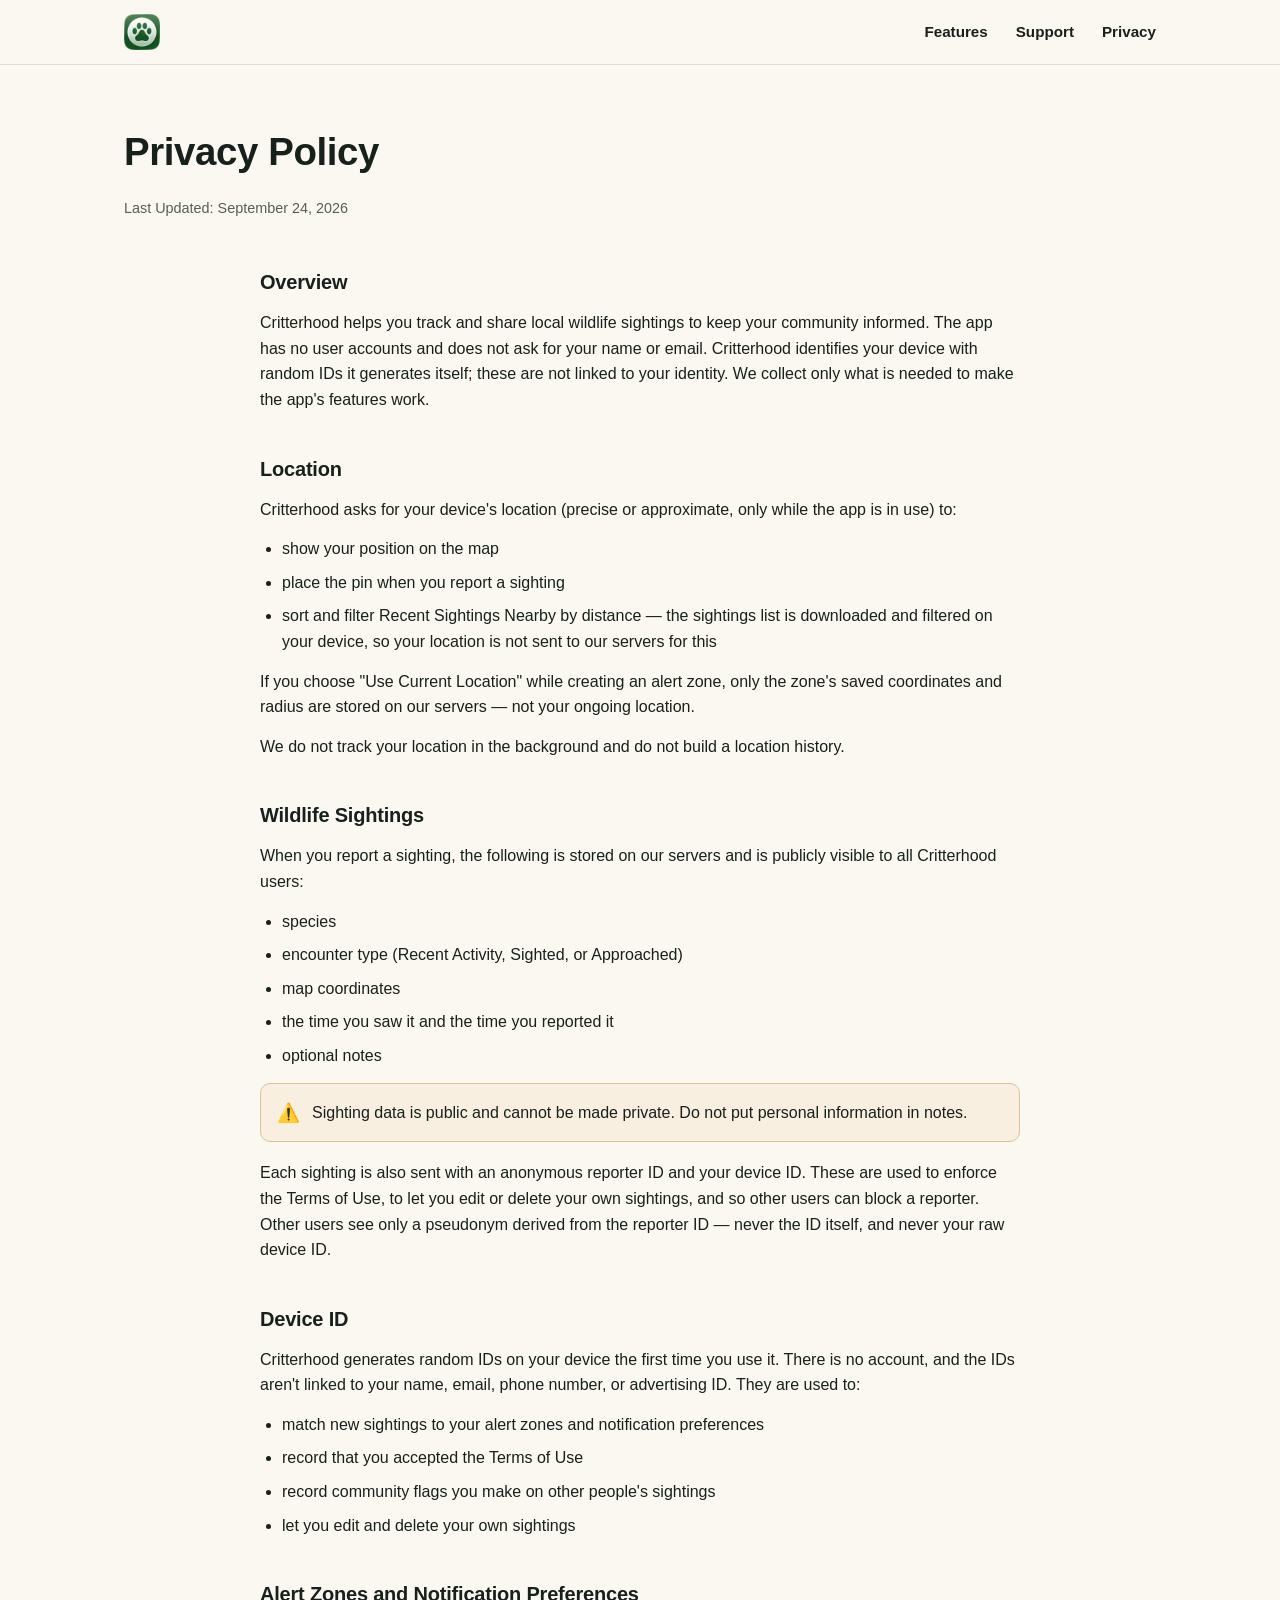
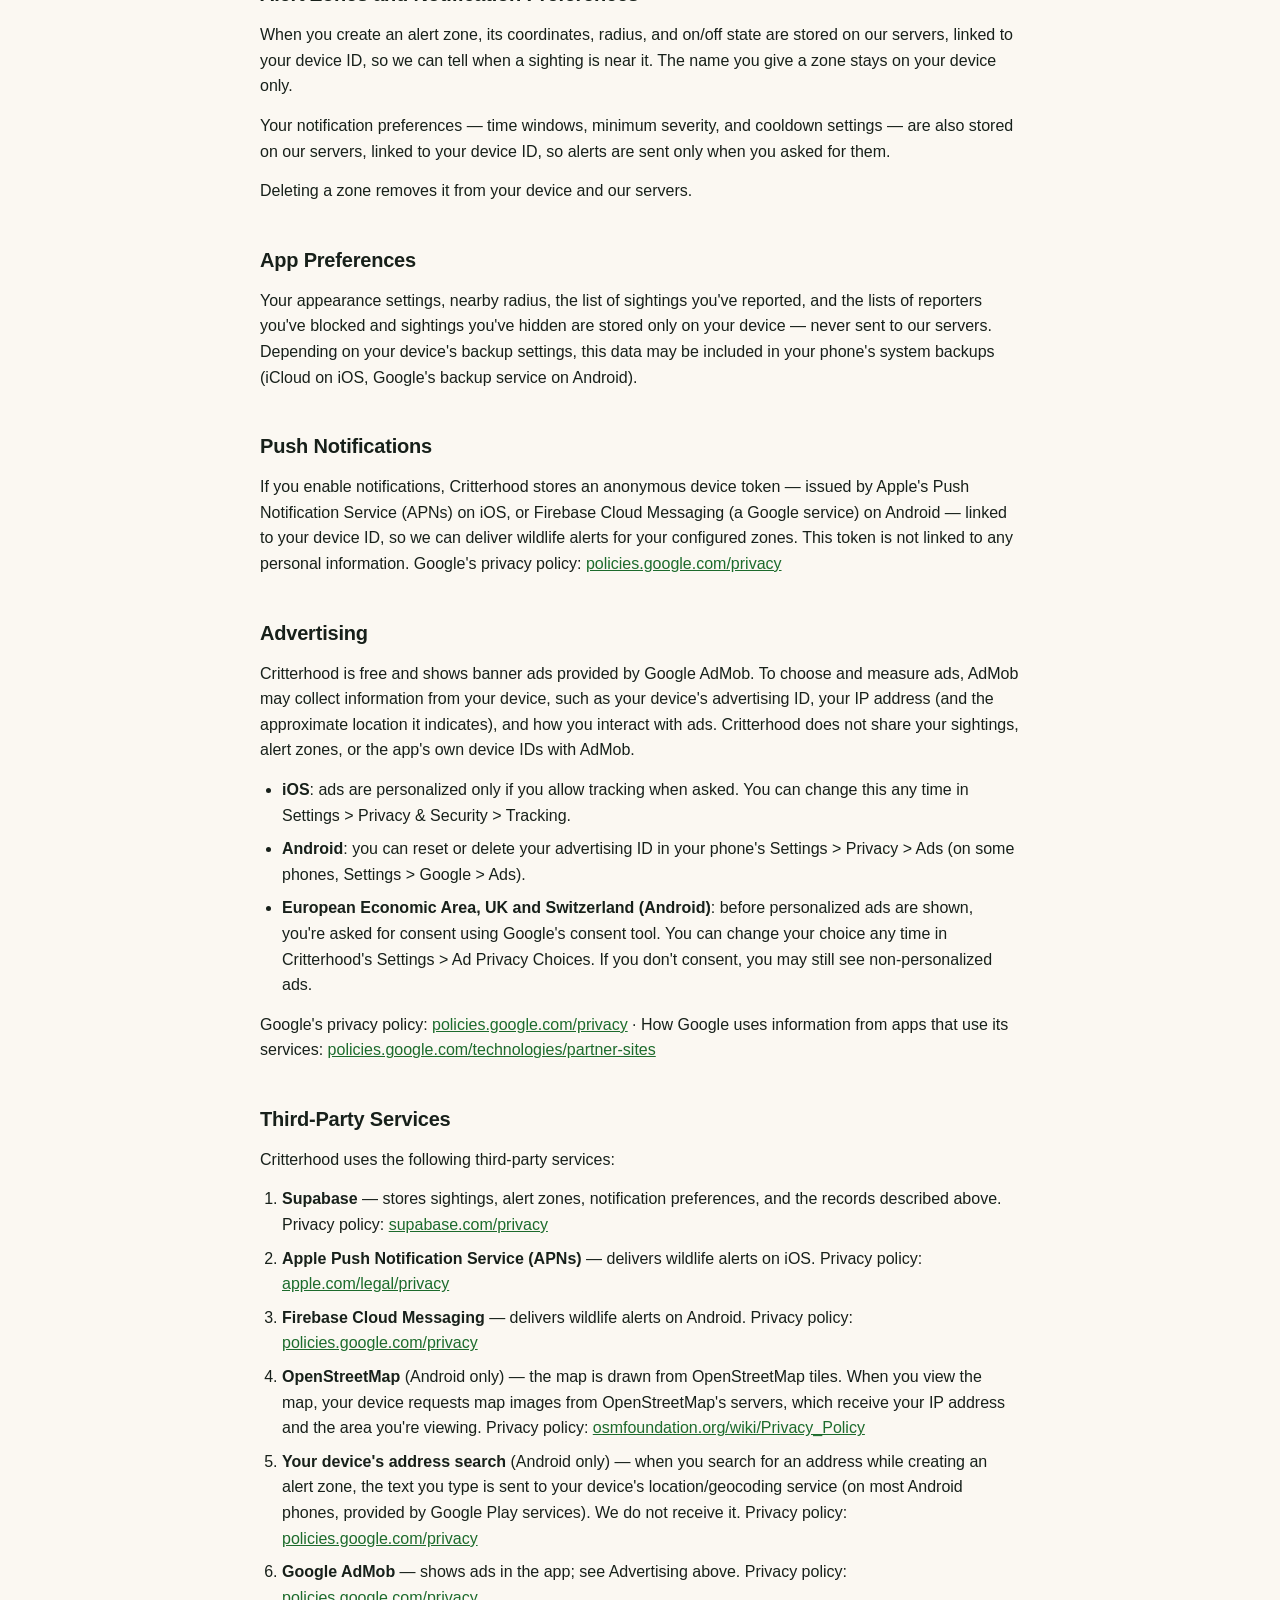
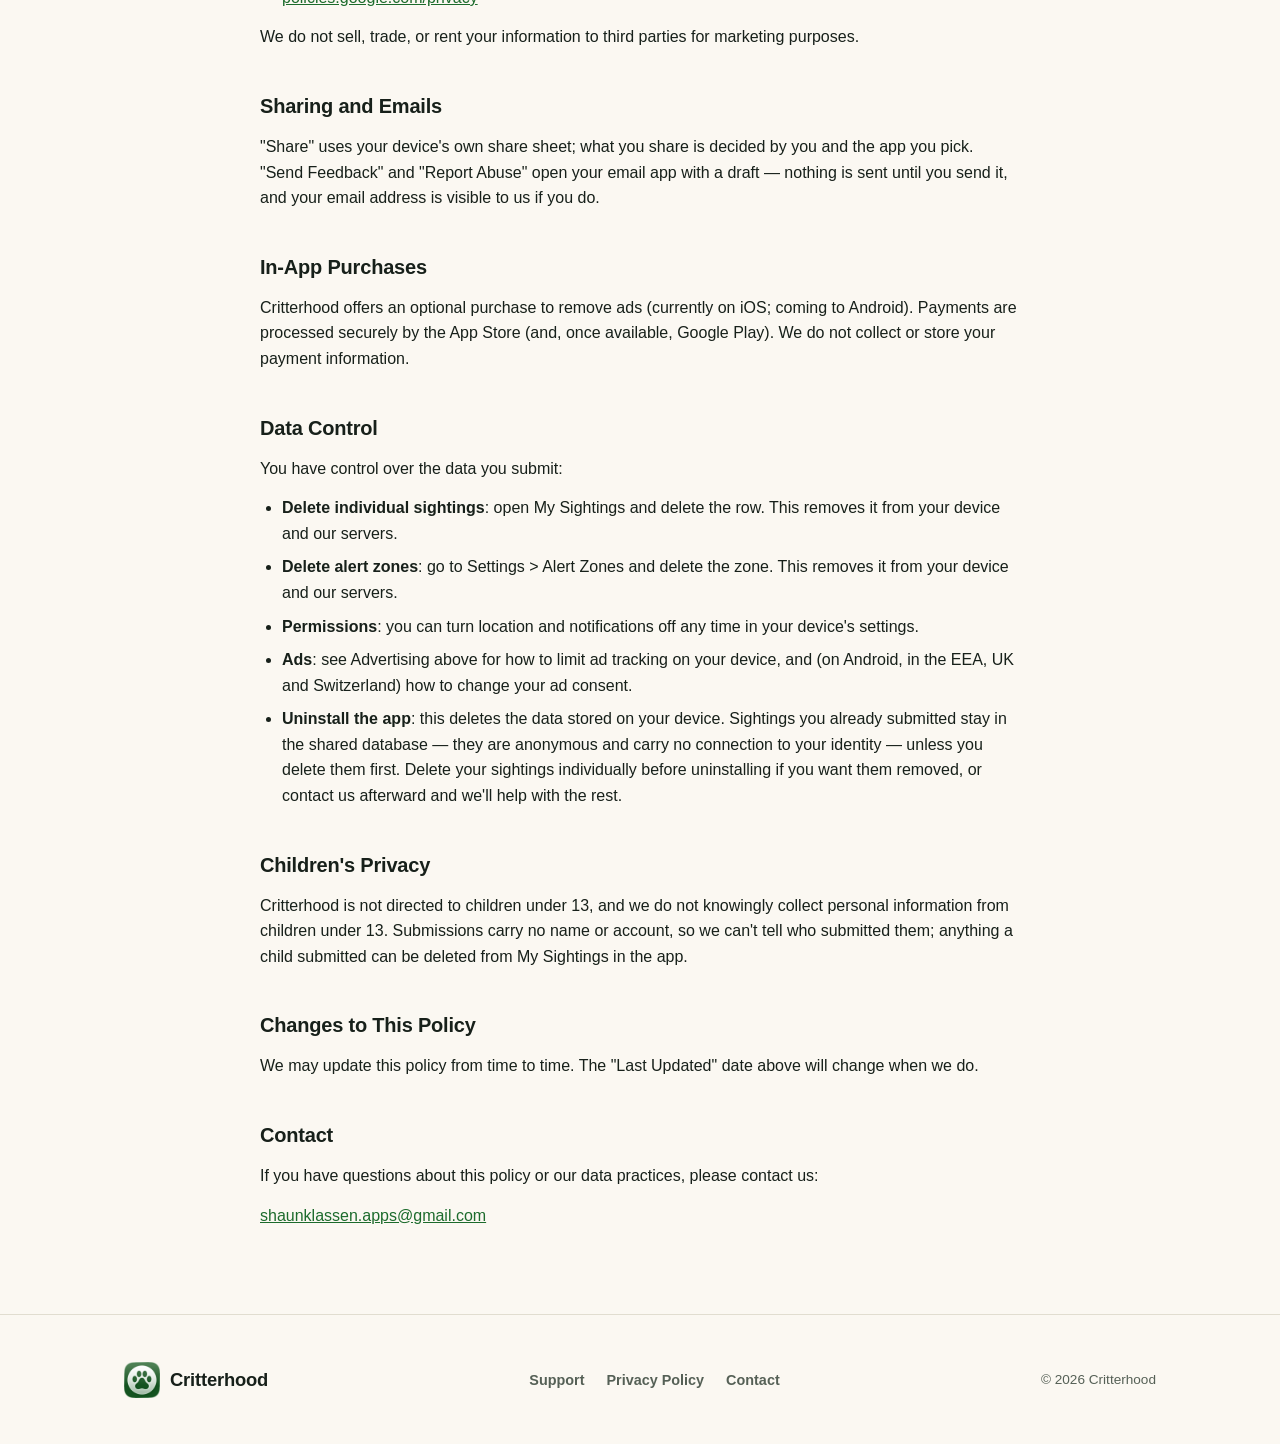
==== commit c4c57d88: "Privacy policy: add Advertising section (AdMob, advertising ID, EEA/UK consent on Android) Co-Author" ====
--- a/privacy.html
+++ b/privacy.html
@@ -28,7 +28,7 @@
 <div class="wrap">
   <div class="page-header">
     <h1>Privacy Policy</h1>
-    <p class="updated">Last Updated: September 23, 2026</p>
+    <p class="updated">Last Updated: September 24, 2026</p>
   </div>
 
   <div class="doc">
@@ -80,6 +80,15 @@
     <h2>Push Notifications</h2>
     <p>If you enable notifications, Critterhood stores an anonymous device token — issued by Apple's Push Notification Service (APNs) on iOS, or Firebase Cloud Messaging (a Google service) on Android — linked to your device ID, so we can deliver wildlife alerts for your configured zones. This token is not linked to any personal information. Google's privacy policy: <a href="https://policies.google.com/privacy">policies.google.com/privacy</a></p>
 
+    <h2>Advertising</h2>
+    <p>Critterhood is free and shows banner ads provided by Google AdMob. To choose and measure ads, AdMob may collect information from your device, such as your device's advertising ID, your IP address (and the approximate location it indicates), and how you interact with ads. Critterhood does not share your sightings, alert zones, or the app's own device IDs with AdMob.</p>
+    <ul>
+      <li><strong>iOS</strong>: ads are personalized only if you allow tracking when asked. You can change this any time in Settings &gt; Privacy &amp; Security &gt; Tracking.</li>
+      <li><strong>Android</strong>: you can reset or delete your advertising ID in your phone's Settings &gt; Privacy &gt; Ads (on some phones, Settings &gt; Google &gt; Ads).</li>
+      <li><strong>European Economic Area, UK and Switzerland (Android)</strong>: before personalized ads are shown, you're asked for consent using Google's consent tool. You can change your choice any time in Critterhood's Settings &gt; Ad Privacy Choices. If you don't consent, you may still see non-personalized ads.</li>
+    </ul>
+    <p>Google's privacy policy: <a href="https://policies.google.com/privacy">policies.google.com/privacy</a> · How Google uses information from apps that use its services: <a href="https://policies.google.com/technologies/partner-sites">policies.google.com/technologies/partner-sites</a></p>
+
     <h2>Third-Party Services</h2>
     <p>Critterhood uses the following third-party services:</p>
     <ol>
@@ -88,7 +97,7 @@
       <li><strong>Firebase Cloud Messaging</strong> — delivers wildlife alerts on Android. Privacy policy: <a href="https://policies.google.com/privacy">policies.google.com/privacy</a></li>
       <li><strong>OpenStreetMap</strong> (Android only) — the map is drawn from OpenStreetMap tiles. When you view the map, your device requests map images from OpenStreetMap's servers, which receive your IP address and the area you're viewing. Privacy policy: <a href="https://osmfoundation.org/wiki/Privacy_Policy">osmfoundation.org/wiki/Privacy_Policy</a></li>
       <li><strong>Your device's address search</strong> (Android only) — when you search for an address while creating an alert zone, the text you type is sent to your device's location/geocoding service (on most Android phones, provided by Google Play services). We do not receive it. Privacy policy: <a href="https://policies.google.com/privacy">policies.google.com/privacy</a></li>
-      <li><strong>Google AdMob</strong> — displays ads in the free version of the app. AdMob may collect device and usage data to serve personalized ads. You can opt out via iOS Settings &gt; Privacy &amp; Security &gt; Apple Advertising, or Android Settings &gt; Privacy &gt; Ads. Privacy policy: <a href="https://policies.google.com/privacy">policies.google.com/privacy</a></li>
+      <li><strong>Google AdMob</strong> — shows ads in the app; see Advertising above. Privacy policy: <a href="https://policies.google.com/privacy">policies.google.com/privacy</a></li>
     </ol>
     <p>We do not sell, trade, or rent your information to third parties for marketing purposes.</p>
 
@@ -96,7 +105,7 @@
     <p>"Share" uses your device's own share sheet; what you share is decided by you and the app you pick. "Send Feedback" and "Report Abuse" open your email app with a draft — nothing is sent until you send it, and your email address is visible to us if you do.</p>
 
     <h2>In-App Purchases</h2>
-    <p>Critterhood offers an optional purchase to remove advertisements. All payments are processed securely by the App Store or Google Play. We do not collect or store your payment information.</p>
+    <p>Critterhood offers an optional purchase to remove ads (currently on iOS; coming to Android). Payments are processed securely by the App Store (and, once available, Google Play). We do not collect or store your payment information.</p>
 
     <h2>Data Control</h2>
     <p>You have control over the data you submit:</p>
@@ -104,6 +113,7 @@
       <li><strong>Delete individual sightings</strong>: open My Sightings and delete the row. This removes it from your device and our servers.</li>
       <li><strong>Delete alert zones</strong>: go to Settings &gt; Alert Zones and delete the zone. This removes it from your device and our servers.</li>
       <li><strong>Permissions</strong>: you can turn location and notifications off any time in your device's settings.</li>
+      <li><strong>Ads</strong>: see Advertising above for how to limit ad tracking on your device, and (on Android, in the EEA, UK and Switzerland) how to change your ad consent.</li>
       <li><strong>Uninstall the app</strong>: this deletes the data stored on your device. Sightings you already submitted stay in the shared database — they are anonymous and carry no connection to your identity — unless you delete them first. Delete your sightings individually before uninstalling if you want them removed, or contact us afterward and we'll help with the rest.</li>
     </ul>
 
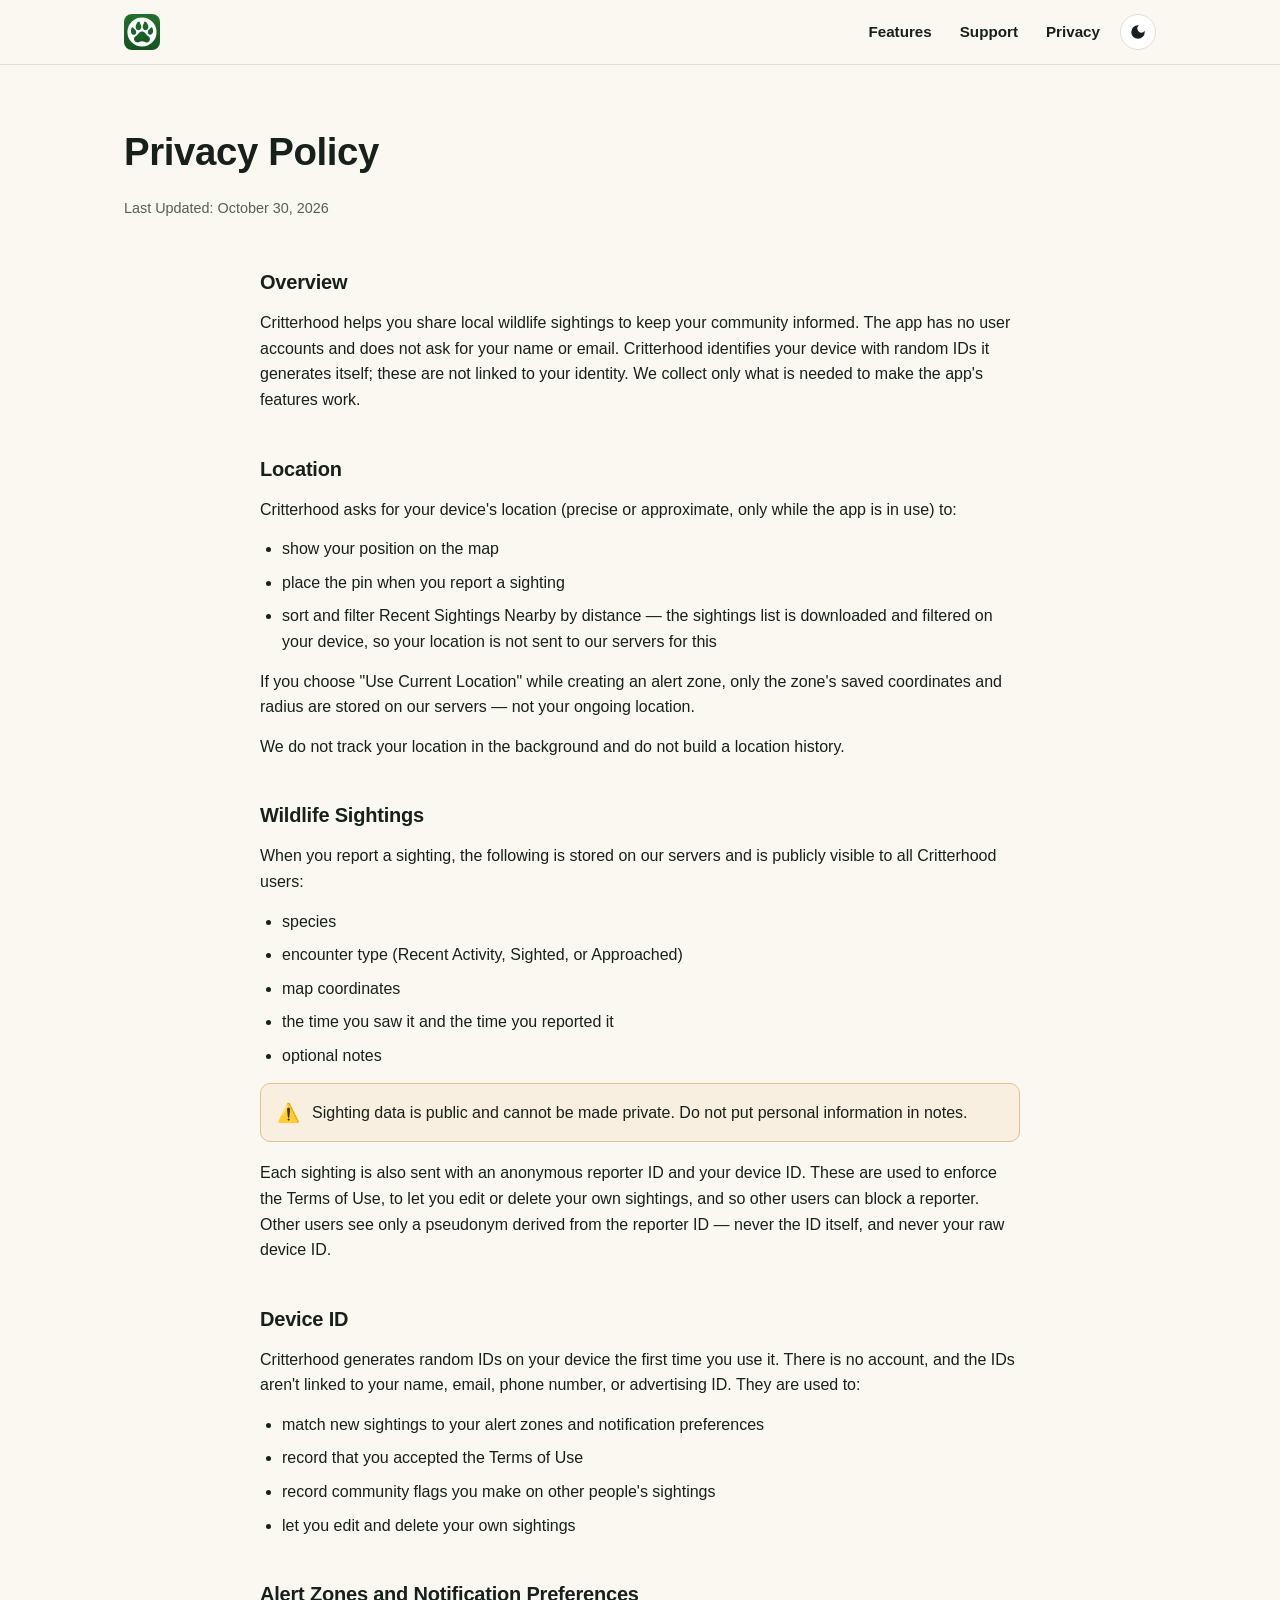
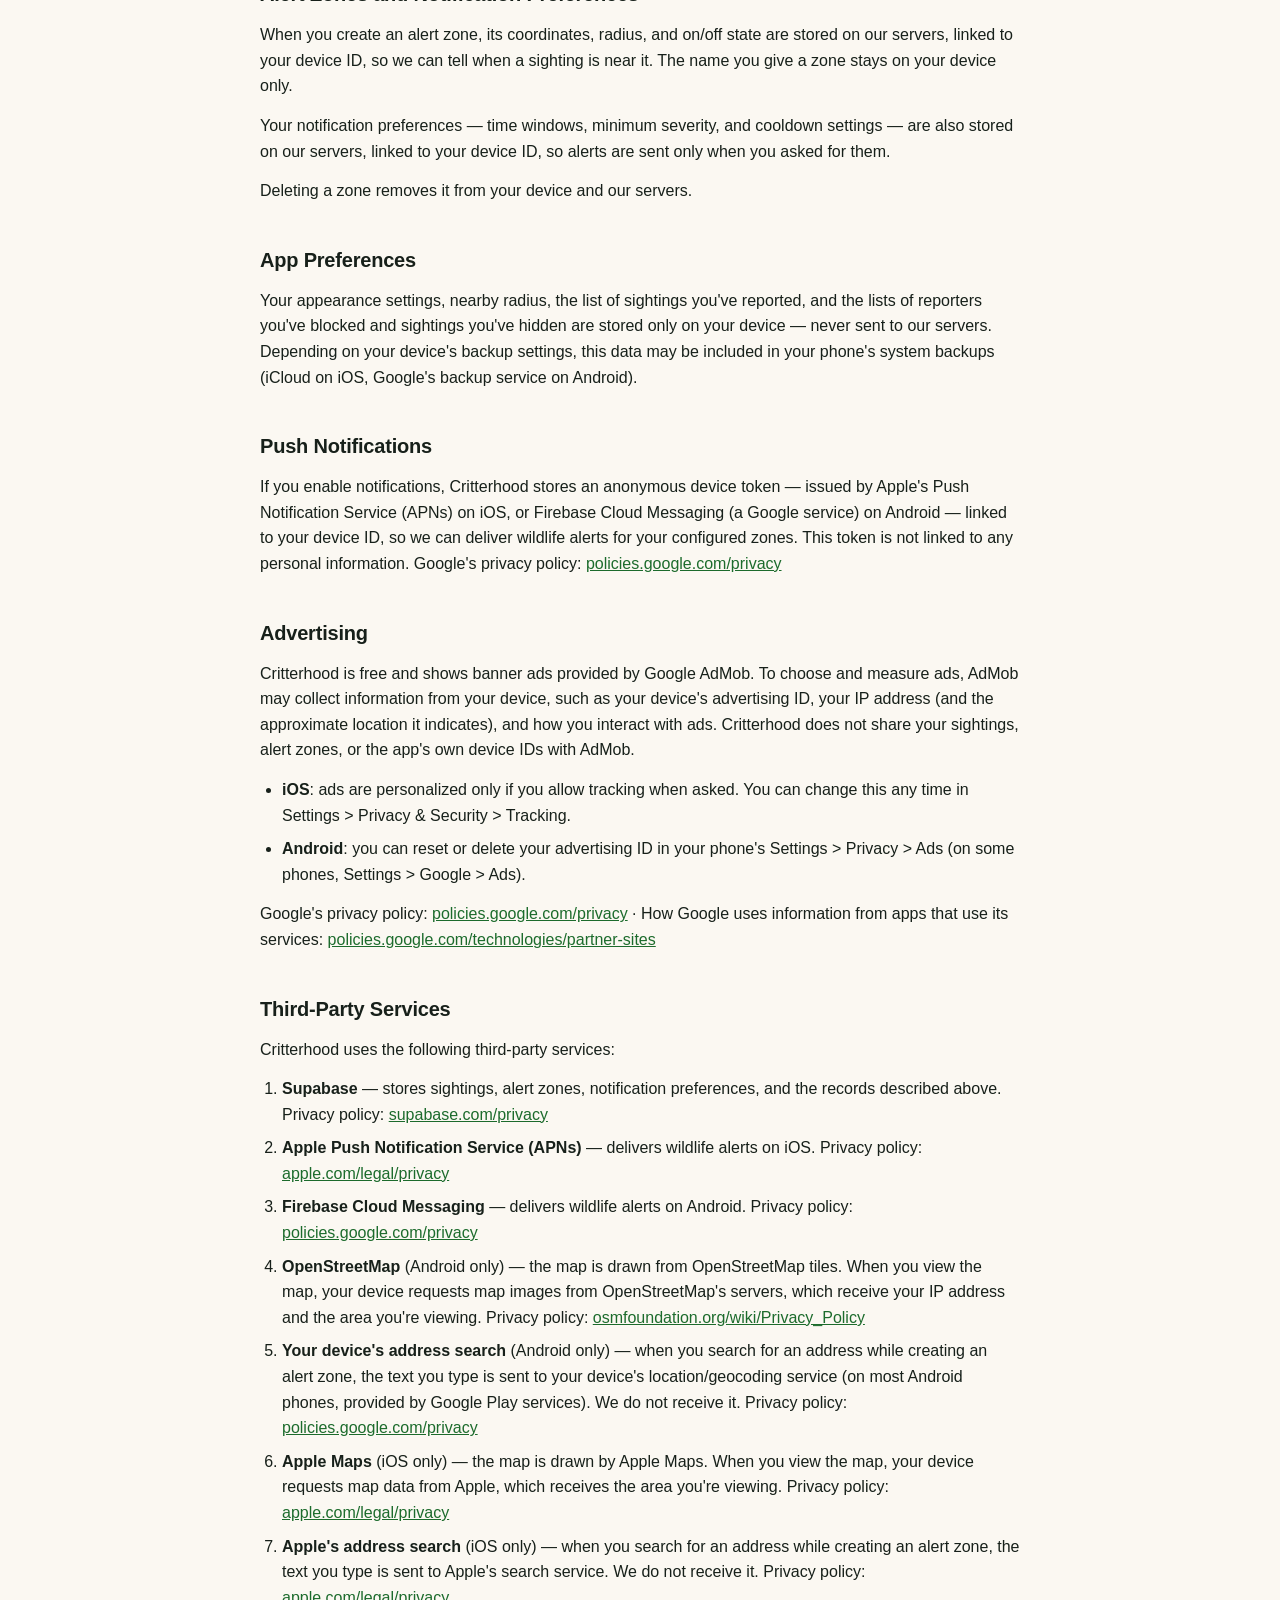
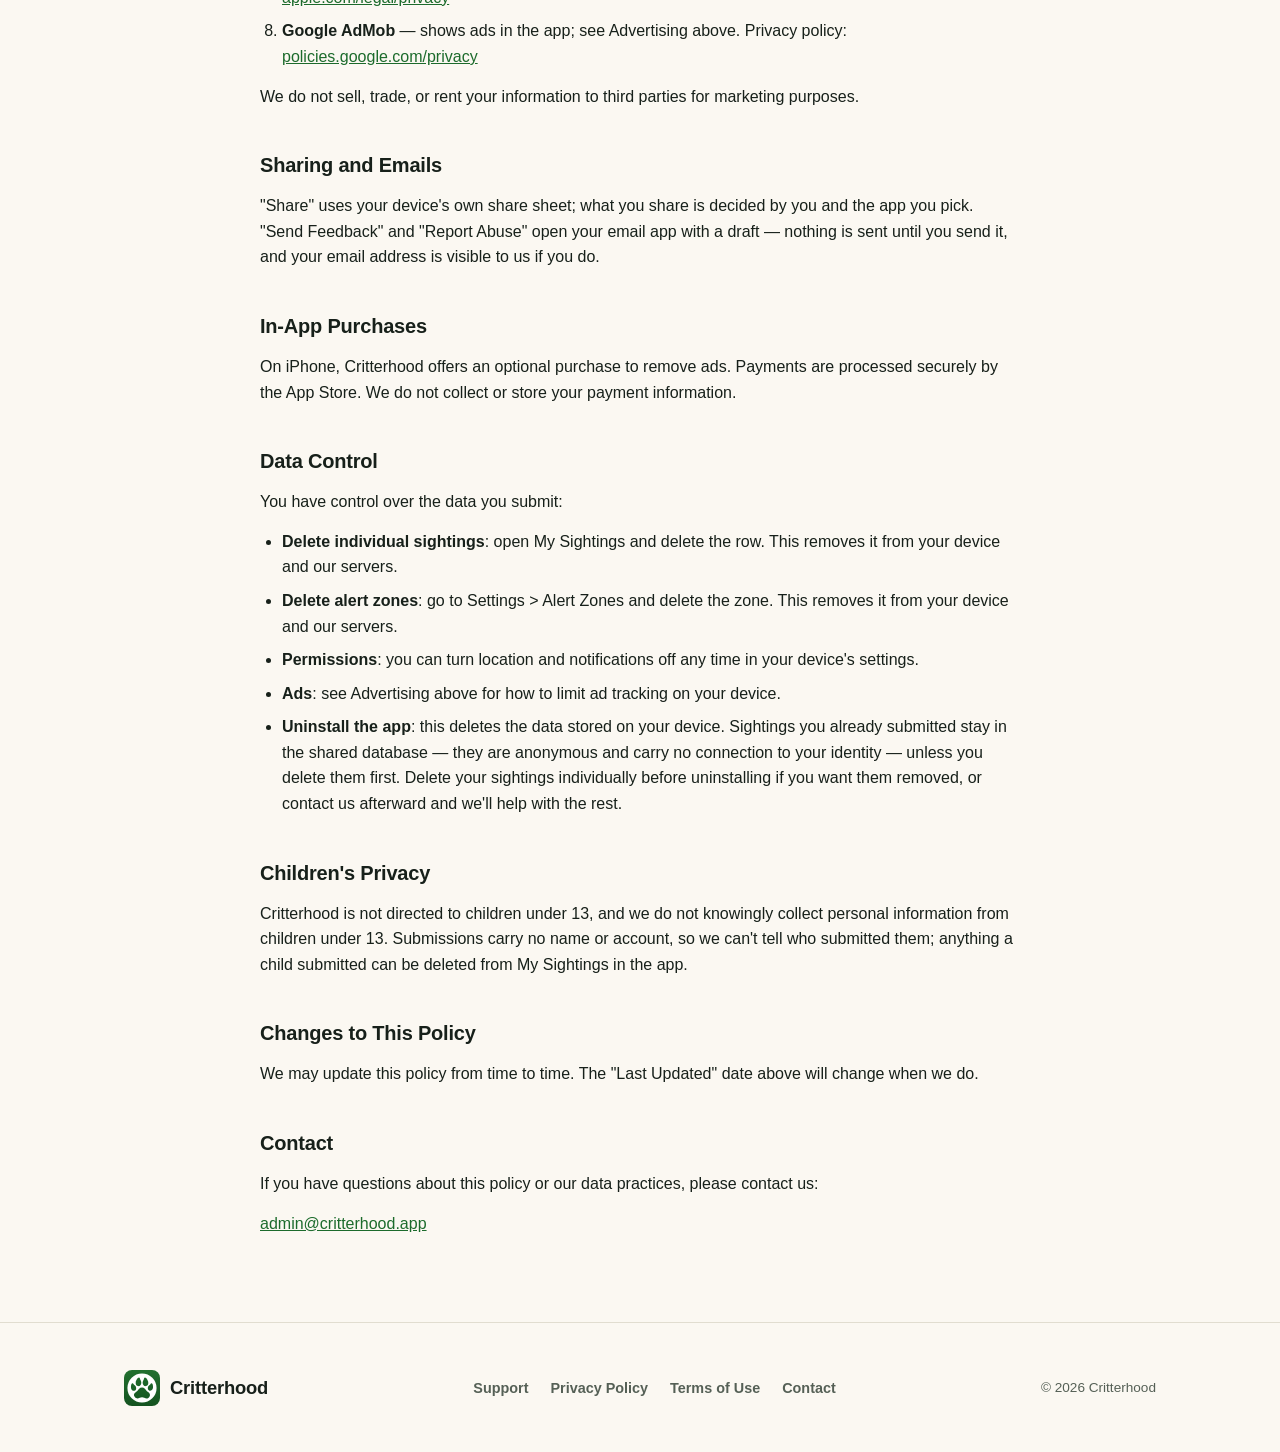
==== commit 586c8176: "Add files via upload" ====
--- a/privacy.html
+++ b/privacy.html
@@ -5,15 +5,17 @@
 <meta name="viewport" content="width=device-width, initial-scale=1">
 <title>Privacy Policy — Critterhood</title>
 <meta name="description" content="Privacy Policy for the Critterhood wildlife alert app.">
-<link rel="icon" type="image/png" href="assets/icon-180.png">
-<link rel="stylesheet" href="assets/style.css">
+<link rel="icon" type="image/svg+xml" href="assets/icon.svg">
+<link rel="apple-touch-icon" href="assets/icon-180.png">
+<link rel="stylesheet" href="assets/style.css?v=18">
+<script src="assets/theme.js"></script>
 </head>
 <body>
 
 <header class="site-header">
   <div class="wrap">
     <a class="brand" href="index.html" aria-label="Critterhood home">
-      <img src="assets/icon-180.png" alt="">
+      <img src="assets/icon.svg" alt="">
     </a>
     <nav>
       <ul class="nav-links">
@@ -21,6 +23,10 @@
         <li><a href="support.html">Support</a></li>
         <li><a href="privacy.html">Privacy</a></li>
       </ul>
+      <button class="theme-toggle" type="button" aria-label="Switch between light and dark mode">
+        <svg class="icon-moon" viewBox="0 0 24 24" aria-hidden="true"><path d="M12 3a9 9 0 1 0 9 9c0-.46-.04-.92-.1-1.36a5.389 5.389 0 0 1-4.4 2.26 5.403 5.403 0 0 1-3.14-9.8c-.44-.06-.9-.1-1.36-.1z"/></svg>
+        <svg class="icon-sun" viewBox="0 0 24 24" aria-hidden="true"><path d="M12 7c-2.76 0-5 2.24-5 5s2.24 5 5 5 5-2.24 5-5-2.24-5-5-5zM2 13h2c.55 0 1-.45 1-1s-.45-1-1-1H2c-.55 0-1 .45-1 1s.45 1 1 1zm18 0h2c.55 0 1-.45 1-1s-.45-1-1-1h-2c-.55 0-1 .45-1 1s.45 1 1 1zM11 2v2c0 .55.45 1 1 1s1-.45 1-1V2c0-.55-.45-1-1-1s-1 .45-1 1zm0 18v2c0 .55.45 1 1 1s1-.45 1-1v-2c0-.55-.45-1-1-1s-1 .45-1 1zM5.99 4.58a.996.996 0 0 0-1.41 0 .996.996 0 0 0 0 1.41l1.06 1.06c.39.39 1.03.39 1.41 0s.39-1.03 0-1.41L5.99 4.58zm12.37 12.37a.996.996 0 0 0-1.41 0 .996.996 0 0 0 0 1.41l1.06 1.06c.39.39 1.03.39 1.41 0a.996.996 0 0 0 0-1.41l-1.06-1.06zm1.06-10.96a.996.996 0 0 0 0-1.41.996.996 0 0 0-1.41 0l-1.06 1.06c-.39.39-.39 1.03 0 1.41s1.03.39 1.41 0l1.06-1.06zM7.05 18.36a.996.996 0 0 0 0-1.41.996.996 0 0 0-1.41 0l-1.06 1.06c-.39.39-.39 1.03 0 1.41s1.03.39 1.41 0l1.06-1.06z"/></svg>
+      </button>
     </nav>
   </div>
 </header>
@@ -28,12 +34,12 @@
 <div class="wrap">
   <div class="page-header">
     <h1>Privacy Policy</h1>
-    <p class="updated">Last Updated: September 24, 2026</p>
+    <p class="updated">Last Updated: October 30, 2026</p>
   </div>
 
   <div class="doc">
     <h2>Overview</h2>
-    <p>Critterhood helps you track and share local wildlife sightings to keep your community informed. The app has no user accounts and does not ask for your name or email. Critterhood identifies your device with random IDs it generates itself; these are not linked to your identity. We collect only what is needed to make the app's features work.</p>
+    <p>Critterhood helps you share local wildlife sightings to keep your community informed. The app has no user accounts and does not ask for your name or email. Critterhood identifies your device with random IDs it generates itself; these are not linked to your identity. We collect only what is needed to make the app's features work.</p>
 
     <h2>Location</h2>
     <p>Critterhood asks for your device's location (precise or approximate, only while the app is in use) to:</p>
@@ -85,7 +91,6 @@
     <ul>
       <li><strong>iOS</strong>: ads are personalized only if you allow tracking when asked. You can change this any time in Settings &gt; Privacy &amp; Security &gt; Tracking.</li>
       <li><strong>Android</strong>: you can reset or delete your advertising ID in your phone's Settings &gt; Privacy &gt; Ads (on some phones, Settings &gt; Google &gt; Ads).</li>
-      <li><strong>European Economic Area, UK and Switzerland (Android)</strong>: before personalized ads are shown, you're asked for consent using Google's consent tool. You can change your choice any time in Critterhood's Settings &gt; Ad Privacy Choices. If you don't consent, you may still see non-personalized ads.</li>
     </ul>
     <p>Google's privacy policy: <a href="https://policies.google.com/privacy">policies.google.com/privacy</a> · How Google uses information from apps that use its services: <a href="https://policies.google.com/technologies/partner-sites">policies.google.com/technologies/partner-sites</a></p>
 
@@ -97,6 +102,8 @@
       <li><strong>Firebase Cloud Messaging</strong> — delivers wildlife alerts on Android. Privacy policy: <a href="https://policies.google.com/privacy">policies.google.com/privacy</a></li>
       <li><strong>OpenStreetMap</strong> (Android only) — the map is drawn from OpenStreetMap tiles. When you view the map, your device requests map images from OpenStreetMap's servers, which receive your IP address and the area you're viewing. Privacy policy: <a href="https://osmfoundation.org/wiki/Privacy_Policy">osmfoundation.org/wiki/Privacy_Policy</a></li>
       <li><strong>Your device's address search</strong> (Android only) — when you search for an address while creating an alert zone, the text you type is sent to your device's location/geocoding service (on most Android phones, provided by Google Play services). We do not receive it. Privacy policy: <a href="https://policies.google.com/privacy">policies.google.com/privacy</a></li>
+      <li><strong>Apple Maps</strong> (iOS only) — the map is drawn by Apple Maps. When you view the map, your device requests map data from Apple, which receives the area you're viewing. Privacy policy: <a href="https://www.apple.com/legal/privacy/">apple.com/legal/privacy</a></li>
+      <li><strong>Apple's address search</strong> (iOS only) — when you search for an address while creating an alert zone, the text you type is sent to Apple's search service. We do not receive it. Privacy policy: <a href="https://www.apple.com/legal/privacy/">apple.com/legal/privacy</a></li>
       <li><strong>Google AdMob</strong> — shows ads in the app; see Advertising above. Privacy policy: <a href="https://policies.google.com/privacy">policies.google.com/privacy</a></li>
     </ol>
     <p>We do not sell, trade, or rent your information to third parties for marketing purposes.</p>
@@ -105,7 +112,7 @@
     <p>"Share" uses your device's own share sheet; what you share is decided by you and the app you pick. "Send Feedback" and "Report Abuse" open your email app with a draft — nothing is sent until you send it, and your email address is visible to us if you do.</p>
 
     <h2>In-App Purchases</h2>
-    <p>Critterhood offers an optional purchase to remove ads (currently on iOS; coming to Android). Payments are processed securely by the App Store (and, once available, Google Play). We do not collect or store your payment information.</p>
+    <p>On iPhone, Critterhood offers an optional purchase to remove ads. Payments are processed securely by the App Store. We do not collect or store your payment information.</p>
 
     <h2>Data Control</h2>
     <p>You have control over the data you submit:</p>
@@ -113,7 +120,7 @@
       <li><strong>Delete individual sightings</strong>: open My Sightings and delete the row. This removes it from your device and our servers.</li>
       <li><strong>Delete alert zones</strong>: go to Settings &gt; Alert Zones and delete the zone. This removes it from your device and our servers.</li>
       <li><strong>Permissions</strong>: you can turn location and notifications off any time in your device's settings.</li>
-      <li><strong>Ads</strong>: see Advertising above for how to limit ad tracking on your device, and (on Android, in the EEA, UK and Switzerland) how to change your ad consent.</li>
+      <li><strong>Ads</strong>: see Advertising above for how to limit ad tracking on your device.</li>
       <li><strong>Uninstall the app</strong>: this deletes the data stored on your device. Sightings you already submitted stay in the shared database — they are anonymous and carry no connection to your identity — unless you delete them first. Delete your sightings individually before uninstalling if you want them removed, or contact us afterward and we'll help with the rest.</li>
     </ul>
 
@@ -125,20 +132,21 @@
 
     <h2>Contact</h2>
     <p>If you have questions about this policy or our data practices, please contact us:</p>
-    <p><a href="mailto:shaunklassen.apps@gmail.com?subject=Critterhood%20Privacy%20Policy%20Inquiry">shaunklassen.apps@gmail.com</a></p>
+    <p><a href="mailto:admin@critterhood.app?subject=Critterhood%20Privacy%20Policy%20Inquiry">admin@critterhood.app</a></p>
   </div>
 </div>
 
 <footer class="site-footer">
   <div class="wrap footer-inner">
     <a class="brand" href="index.html">
-      <img src="assets/icon-180.png" alt="">
+      <img src="assets/icon.svg" alt="">
       Critterhood
     </a>
     <ul class="footer-links">
       <li><a href="support.html">Support</a></li>
       <li><a href="privacy.html">Privacy Policy</a></li>
-      <li><a href="mailto:shaunklassen.apps@gmail.com">Contact</a></li>
+      <li><a href="terms-of-use.html">Terms of Use</a></li>
+      <li><a href="mailto:admin@critterhood.app">Contact</a></li>
     </ul>
     <p class="footer-copy">&copy; 2026 Critterhood</p>
   </div>
--- a/assets/style.css
+++ b/assets/style.css
@@ -13,8 +13,10 @@
   color-scheme: light dark;
 }
 
+/* Dark colours: used when the device is in dark mode (unless the toggle picked light),
+   or whenever the toggle picked dark. */
 @media (prefers-color-scheme: dark) {
-  :root {
+  :root:not([data-theme="light"]) {
     --green-dark: #cfe6d2;
     --green: #6fbf7f;
     --green-light: #16241a;
@@ -28,6 +30,22 @@
   }
 }
 
+:root[data-theme="dark"] {
+  --green-dark: #cfe6d2;
+  --green: #6fbf7f;
+  --green-light: #16241a;
+  --gold: #e8b969;
+  --cream: #0d130e;
+  --surface: #141c16;
+  --ink: #eef2ea;
+  --muted: #a7b3a5;
+  --border: #253023;
+  --shadow: 0 6px 24px rgba(0, 0, 0, 0.35);
+  color-scheme: dark;
+}
+
+:root[data-theme="light"] { color-scheme: light; }
+
 * { box-sizing: border-box; }
 
 html {
@@ -105,20 +123,51 @@
 
 .nav-links a:hover { color: var(--green); }
 
+nav { display: flex; align-items: center; gap: 20px; }
+
+/* Light/dark toggle: shows a moon in light mode and a sun in dark mode */
+.theme-toggle {
+  width: 36px;
+  height: 36px;
+  border-radius: 50%;
+  border: 1px solid var(--border);
+  background: var(--surface);
+  color: var(--ink);
+  display: inline-flex;
+  align-items: center;
+  justify-content: center;
+  cursor: pointer;
+  padding: 0;
+  flex: none;
+}
+
+.theme-toggle:hover { color: var(--green); border-color: var(--green); }
+
+.theme-toggle svg { width: 18px; height: 18px; fill: currentColor; }
+
+.theme-toggle .icon-sun { display: none; }
+
+@media (prefers-color-scheme: dark) {
+  :root:not([data-theme="light"]) .theme-toggle .icon-sun { display: block; }
+  :root:not([data-theme="light"]) .theme-toggle .icon-moon { display: none; }
+}
+
+:root[data-theme="dark"] .theme-toggle .icon-sun { display: block; }
+:root[data-theme="dark"] .theme-toggle .icon-moon { display: none; }
+
 /* Hero */
-.hero-banner {
+/* Green header: the image is shown whole (never cropped) and scales evenly with the width.
+   Past 1400px it stops growing and the matching green fills the sides. */
+.green-header {
+  background: linear-gradient(#346231, #285226);
+  line-height: 0;
+}
+.green-header img {
+  display: block;
   width: 100%;
-  line-height: 0;
-  background: var(--green-dark);
-}
-
-.hero-banner img {
-  width: 100%;
+  max-width: 1400px;
   height: auto;
-  max-height: 460px;
-  object-fit: cover;
-  object-position: center 35%;
-  display: block;
+  margin: 0 auto;
 }
 
 .hero-inner {
@@ -141,6 +190,11 @@
   font-size: 1.12rem;
   color: var(--muted);
   margin: 0 0 32px;
+}
+
+.hero-inner .pill-note {
+  margin: 16px 0 0;
+  font-size: 0.95rem;
 }
 
 .hero-actions {
@@ -195,17 +249,17 @@
 /* Sections */
 section { padding: 48px 0; }
 
-#features { padding-top: 8px; padding-bottom: 40px; }
-
-#alert-zones { padding-top: 8px; padding-bottom: 64px; }
-
-.band { padding: 36px 0; }
+#features { padding-top: 64px; padding-bottom: 40px; }
+
+#alert-zones { padding-top: 48px; padding-bottom: 88px; }
+
+.band { padding: 33px 0 39px; }
 
 #how-it-works { padding-top: 48px; padding-bottom: 40px; }
 
 .section-head {
   text-align: center;
-  max-width: 620px;
+  max-width: 860px;
   margin: 0 auto 36px;
 }
 
@@ -222,10 +276,13 @@
   margin-bottom: 14px;
 }
 
-.section-head h2 {
+/* Every section heading on the home page shares this one style. */
+.section-head h2,
+.band h2 {
   font-size: clamp(1.6rem, 3.2vw, 2.2rem);
   margin: 0 0 12px;
   letter-spacing: -0.01em;
+  text-wrap: balance;
 }
 
 .section-head p { color: var(--muted); margin: 0; }
@@ -239,12 +296,6 @@
 }
 
 .spotlight-text { flex: 1 1 380px; }
-
-.spotlight-text h2 {
-  font-size: clamp(1.6rem, 3.2vw, 2.2rem);
-  margin: 12px 0 16px;
-  letter-spacing: -0.01em;
-}
 
 .spotlight-text > p {
   color: var(--muted);
@@ -358,6 +409,7 @@
 .grid {
   display: grid;
   grid-template-columns: repeat(auto-fit, minmax(260px, 1fr));
+  grid-auto-rows: 1fr;
   gap: 20px;
 }
 
@@ -365,25 +417,34 @@
   background: var(--surface);
   border: 1px solid var(--border);
   border-radius: var(--radius);
-  padding: 26px;
+  padding: 22px;
   box-shadow: var(--shadow);
 }
 
+.card-head {
+  display: flex;
+  align-items: center;
+  gap: 14px;
+  margin-bottom: 12px;
+}
+
 .card .icon {
-  width: 46px;
-  height: 46px;
-  border-radius: 12px;
+  width: 52px;
+  height: 52px;
+  flex: none;
+  border-radius: 14px;
   background: var(--green-light);
+  color: var(--green);
   display: flex;
   align-items: center;
   justify-content: center;
-  font-size: 1.4rem;
-  margin-bottom: 16px;
-}
+}
+
+.card .icon svg { width: 28px; height: 28px; fill: currentColor; }
 
 .card h3 {
-  margin: 0 0 8px;
-  font-size: 1.08rem;
+  margin: 0;
+  font-size: 1.1rem;
 }
 
 .card p {
@@ -391,6 +452,14 @@
   color: var(--muted);
   font-size: 0.95rem;
 }
+
+/* Full-width card below the feature grid: same look as the others, just wider */
+.card-wide {
+  margin-top: 20px;
+  scroll-margin-top: 90px;
+}
+
+.card-wide .card-note { margin-top: 10px; }
 
 /* Steps */
 .steps {
@@ -435,11 +504,11 @@
   flex-direction: column;
   align-items: center;
   text-align: center;
-  gap: 18px;
-}
-
-.band h2 { margin: 0; font-size: 1.5rem; max-width: 560px; }
-.band p { margin: 0; color: var(--muted); max-width: 480px; }
+  /* Gaps are set on the heading and text so the visible spaces come out even */
+}
+
+.band h2 { margin: 0 0 15px; line-height: 1.2; }
+.band p { margin: 0 0 19px; color: var(--muted); max-width: 480px; }
 
 /* Footer */
 .site-footer {
@@ -525,14 +594,17 @@
   border: 1px solid var(--border);
   border-radius: var(--radius);
   box-shadow: var(--shadow);
-  padding: 28px;
+  padding: 26px 28px 30px;
   text-align: center;
   margin: 0 0 18px;
 }
 
+.contact-card h2 { margin: 0 0 17px; line-height: 1.2; }
+.contact-card p { margin: 0 0 20px; }
+
 .contact-card .btn-primary {
   background: var(--green);
-  color: #fff;
+  color: var(--surface);
   cursor: pointer;
 }
 
@@ -583,3 +655,19 @@
   }
   .nav-links { gap: 18px; }
 }
+
+/* App store badges (official artwork, unmodified) */
+.store-buttons {
+  display: flex;
+  gap: 16px;
+  justify-content: center;
+  align-items: center;
+  flex-wrap: wrap;
+}
+
+.store-badge { display: inline-block; line-height: 0; }
+
+.badge-apple { height: 48px; width: auto; }
+
+/* Google's PNG includes transparent padding; size it so the visible badge matches Apple's height */
+.badge-google { height: 71px; width: auto; margin: -12px -12px; }
